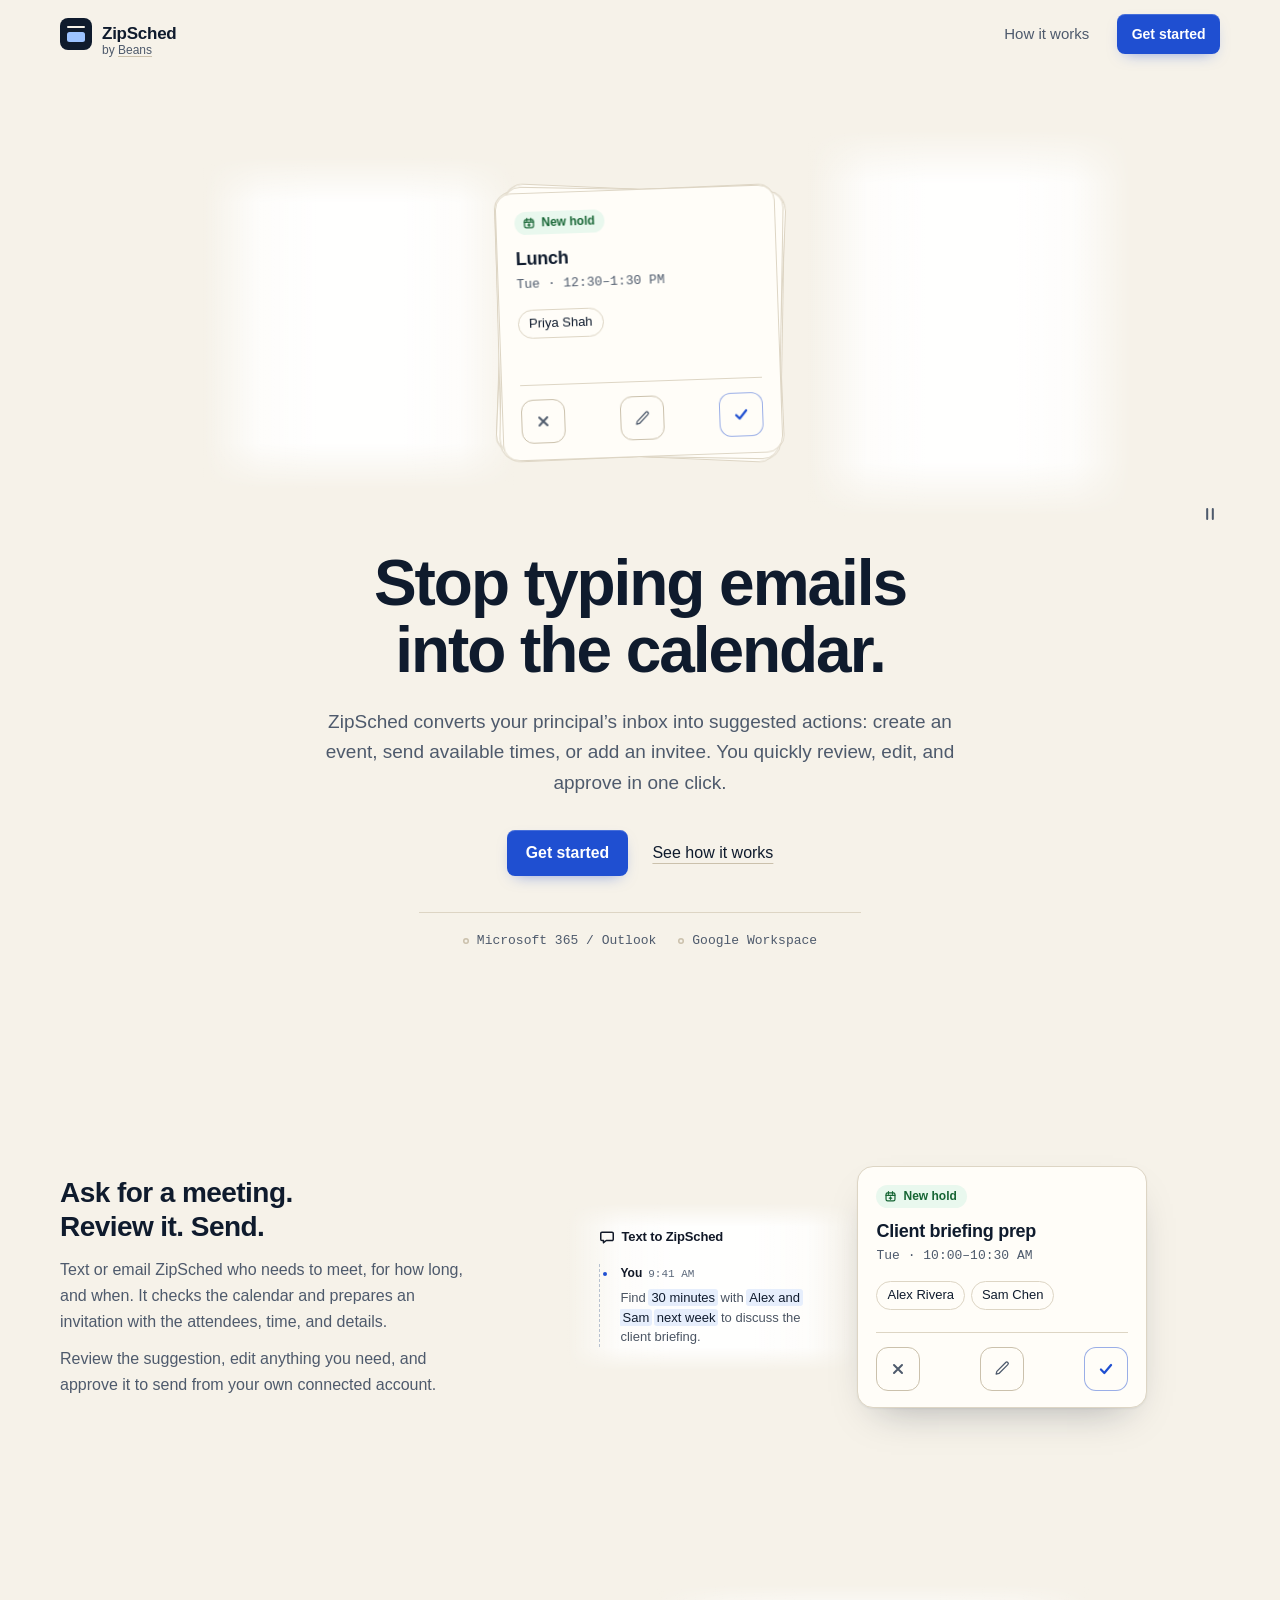
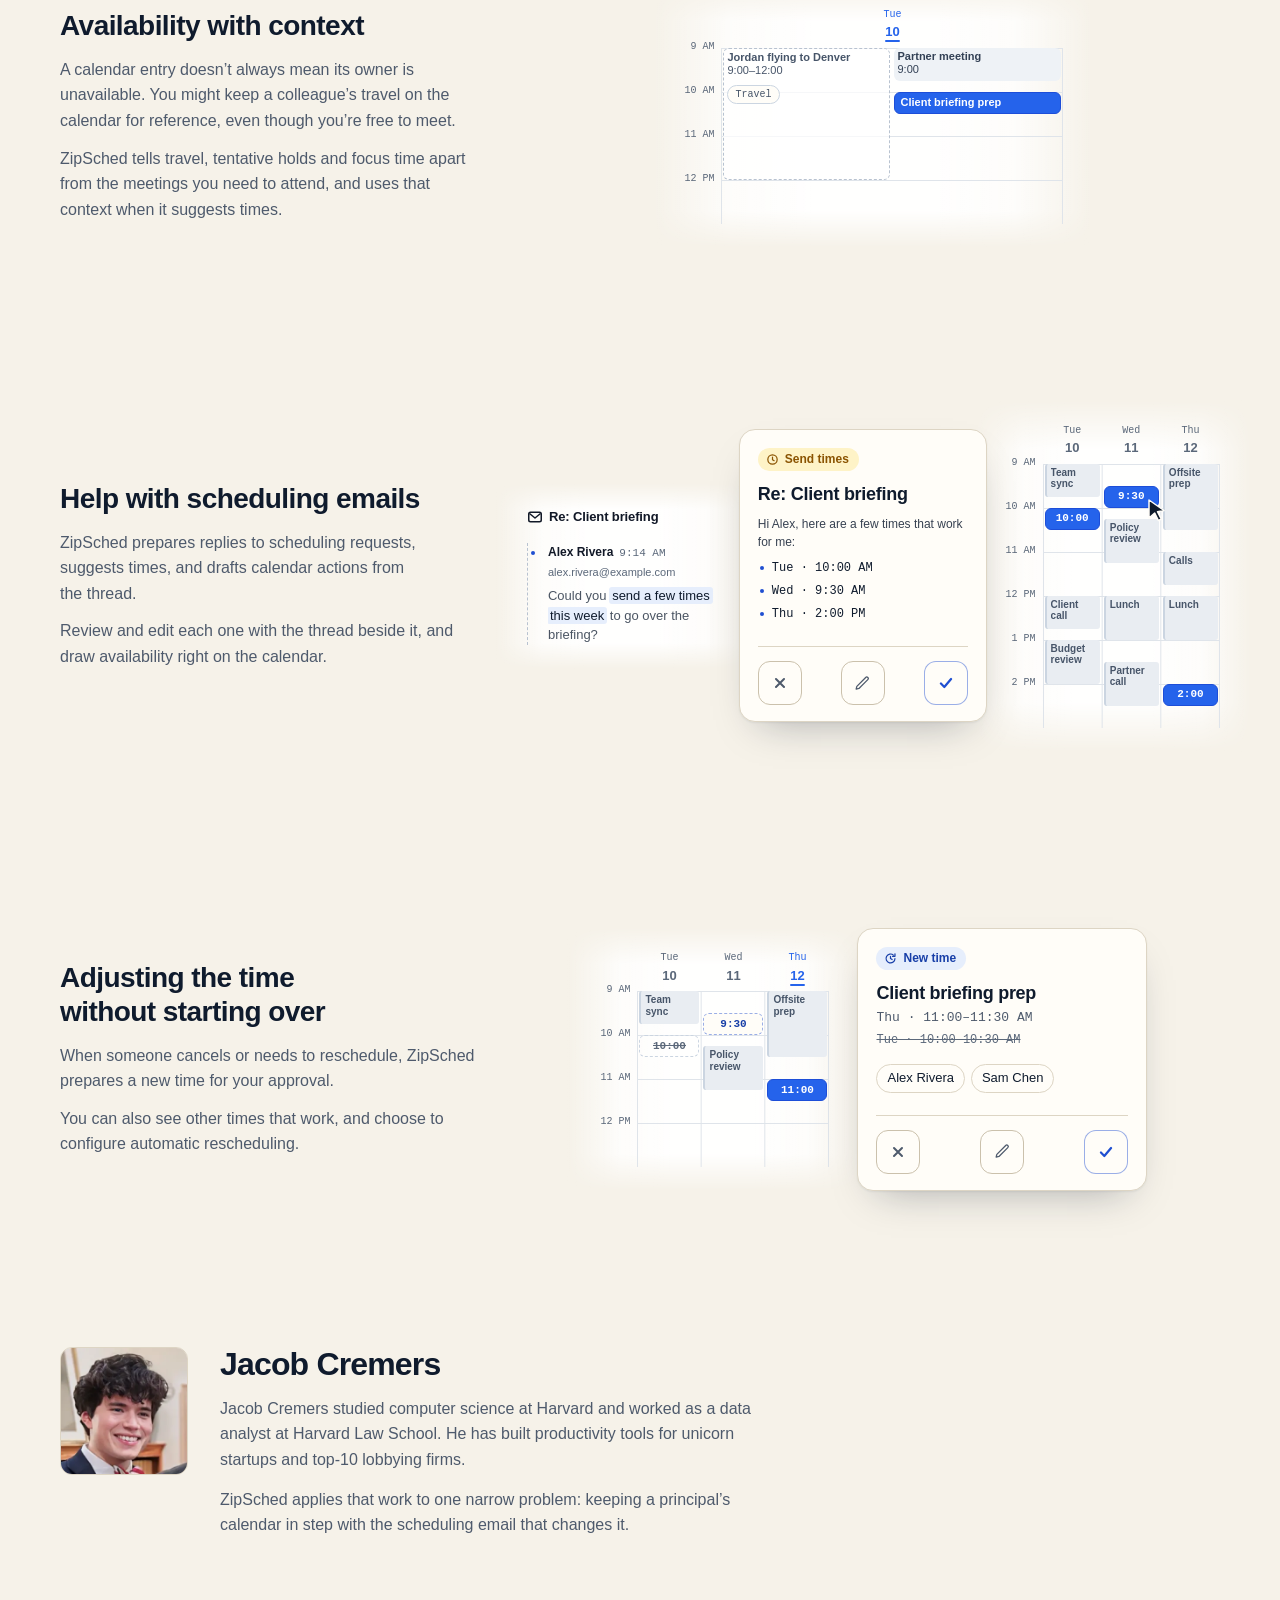
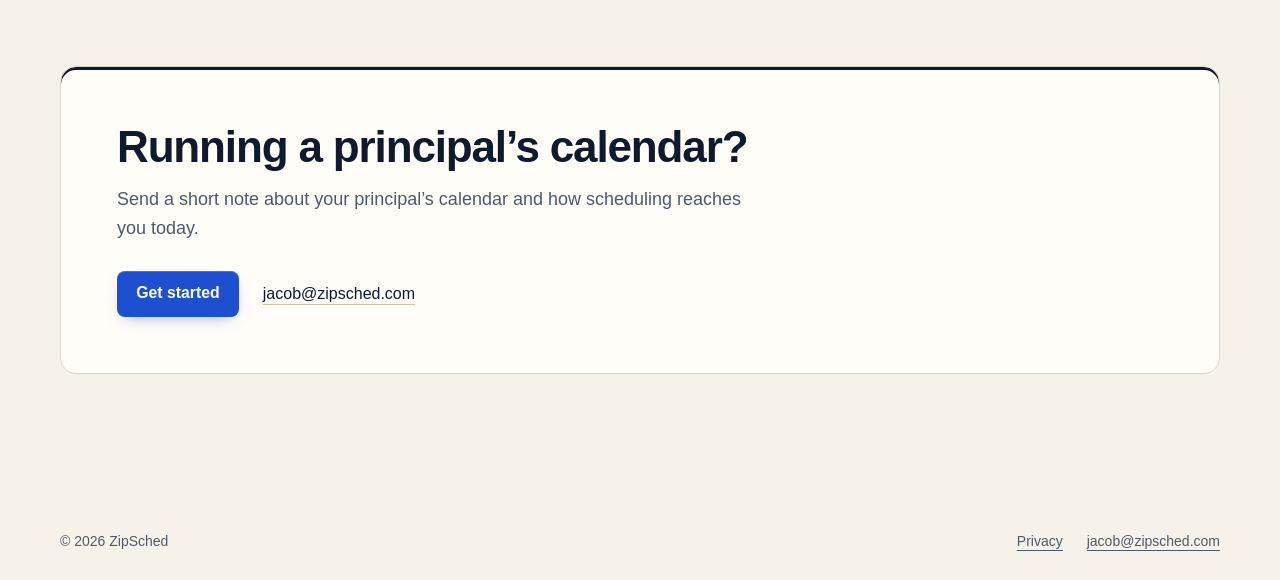
==== index.html @ 9718ccc4 "chore(landing): refresh the stylesheet's cache token Co-Authored-By: Claude Opus 5.5 <noreply@anthro" ====
<!doctype html>
<html lang="en">
<head>
  <meta charset="utf-8">
  <meta name="viewport" content="width=device-width, initial-scale=1">
  <title>ZipSched — Stop typing emails into the calendar</title>
  <meta name="description" content="ZipSched converts your principal’s inbox into suggested actions: create an event, send available times, or add an invitee. Review, edit, and approve in one click.">
  <meta name="theme-color" content="#f6f2e9">
  <link rel="canonical" href="https://zipsched.com/">
  <link rel="icon" href="favicon.svg" type="image/svg+xml">
  <meta property="og:title" content="ZipSched — Stop typing emails into the calendar">
  <meta property="og:description" content="Suggested actions from your principal’s inbox: create an event, send available times, or add an invitee. Approve in one click.">
  <meta property="og:type" content="website">
  <meta property="og:url" content="https://zipsched.com/">
  <meta property="og:image" content="https://zipsched.com/social-card.png">
  <meta property="og:image:width" content="1200">
  <meta property="og:image:height" content="630">
  <meta property="og:image:alt" content="ZipSched: Stop typing emails into the calendar.">
  <meta name="twitter:card" content="summary_large_image">
  <script>document.documentElement.classList.add("js");</script>
  <link rel="stylesheet" href="styles.css?v=ui-trim-1">
</head>
<body>
  <a class="skip-link" href="#main">Skip to content</a>

  <header class="site-header">
    <nav class="nav wrap" aria-label="Main">
      <div class="brand-block">
        <a class="brand-mark-link" href="/" tabindex="-1" aria-hidden="true"><svg class="brand-mark" viewBox="0 0 32 32" width="32" height="32" aria-hidden="true" focusable="false"><rect width="32" height="32" rx="8" fill="#0f1b2d"/><rect x="7" y="8" width="18" height="2" rx="1" fill="#f6f2e9"/><rect x="7" y="14" width="18" height="10" rx="2.5" fill="#9cc3ff"/></svg></a>
        <a class="brand" href="/">ZipSched</a>
        <p class="brand-by">by <a href="https://thisisbeans.com/">Beans</a></p>
      </div>
      <ul class="nav-links">
        <li><a href="#how">How it works</a></li>
      </ul>
      <a class="button button-small" href="mailto:jacob@zipsched.com?subject=ZipSched%20demo&amp;body=Hi%20Jacob%2C%0D%0A%0D%0AI%27d%20like%20to%20see%20a%20demo%20of%20ZipSched.%20Do%20you%20have%20time%20for%20a%20short%20call%20this%20week%3F%0D%0A%0D%0AThanks%2C">Get started</a>
    </nav>
  </header>

  <main id="main">
    <!-- Hero -->
    <section class="hero" aria-labelledby="hero-title">
      <div class="hero-copy">
        <h1 id="hero-title">Stop typing emails into the calendar.</h1>
        <p class="lede">ZipSched converts your principal’s inbox into suggested actions: create an event, send available times, or add an invitee. You quickly review, edit, and approve in one click.</p>
        <div class="hero-actions">
          <a class="button" href="mailto:jacob@zipsched.com?subject=ZipSched%20demo&amp;body=Hi%20Jacob%2C%0D%0A%0D%0AI%27d%20like%20to%20see%20a%20demo%20of%20ZipSched.%20Do%20you%20have%20time%20for%20a%20short%20call%20this%20week%3F%0D%0A%0D%0AThanks%2C">Get started</a>
          <a class="text-link" href="#how">See how it works</a>
        </div>
        <ul class="hero-facts">
          <li>Microsoft 365 / Outlook</li>
          <li>Google Workspace</li>
        </ul>
      </div>

      <figure class="demo" aria-label="ZipSched example">
        <p class="visually-hidden">Interactive illustration. Fourteen scheduling emails land on a pile, four slowly and then ten in a rush. Each becomes an editable suggestion: a new hold, a reply that sends times, or invitees to add. A cursor demonstrates the first four reviews, drawing and resizing proposed times directly on the calendar and declining only the second. Then edit titles, email copy, calendar times, or invitees and drag each remaining card left to decline it or right to approve it. Names and times are fictional.</p>
          <div class="stage" aria-hidden="true">
          <div class="wrap stage-guide"></div>
          <div class="stage-thread stage-side"></div>
          <div class="stage-deck"></div>
          <div class="stage-calendar stage-side"></div>
          <div class="stage-mail"></div>
          <p class="stage-summary"></p>
          <span class="stage-press"></span>
          <svg class="stage-cursor" viewBox="0 0 20 24" width="20" height="24"><path d="M2 2l15 10.5-6.5 1.2 3.8 7.4-2.9 1.4-3.7-7.4L2 20z" fill="#0f1b2d" stroke="#fffdf8" stroke-width="1.5" stroke-linejoin="round"/></svg>
        </div>
        <div class="wrap demo-controls">
          <button type="button" class="demo-toggle" data-toggle aria-label="Play animation" title="Play animation">
            <svg class="icon-pause" viewBox="0 0 16 16" width="18" height="18" aria-hidden="true"><path d="M5.5 3.5v9M10.5 3.5v9" stroke="currentColor" stroke-width="1.8" stroke-linecap="round"/></svg>
            <svg class="icon-play" viewBox="0 0 16 16" width="18" height="18" aria-hidden="true"><path d="M5 3.2v9.6L12.5 8z" fill="currentColor"/></svg>
            <svg class="icon-replay" viewBox="0 0 16 16" width="18" height="18" aria-hidden="true"><path d="M3 8a5 5 0 1 0 1.6-3.7M3 2.5v3h3" fill="none" stroke="currentColor" stroke-width="1.5" stroke-linecap="round" stroke-linejoin="round"/></svg>
          </button>
        </div>
      </figure>
    </section>

    <!-- How it works: the product overview, one row per part. Each
         illustration reuses the hero's pieces (bare context, one suggestion
         card, the calendar column) so the page reads as one product. -->
    <section class="section wrap" id="how" aria-labelledby="how-title">
      <h2 id="how-title" class="visually-hidden">How it works</h2>

      <ul class="features">
        <li class="feature">
          <div class="feature-copy">
            <h3>Ask for a meeting. Review it. Send.</h3>
            <p>Text or email ZipSched who needs to meet, for how long, and when. It checks the calendar and prepares an invitation with the attendees, time, and details.</p>
            <p>Review the suggestion, edit anything you need, and approve it to send from your own connected account.</p>
          </div>
          <figure class="vignette vignette-pair" aria-label="Asking ZipSched for a meeting">
            <p class="visually-hidden">Illustration. A text to ZipSched asks for 30 minutes with Alex and Sam next week to discuss the client briefing. Beside it, ZipSched’s suggestion: a new hold called Client briefing prep, Tuesday 10:00 to 10:30 AM, with Alex Rivera and Sam Chen, waiting to be declined, edited or approved. Names and times are fictional.</p>
            <div class="vignette-art" aria-hidden="true">
              <div class="vignette-pane thread-panel">
                <p class="thread-subject"><span class="thread-subject-icon"><svg viewBox="0 0 16 16" width="16" height="16"><path d="M3 3.25h10A1.25 1.25 0 0 1 14.25 4.5v5.75A1.25 1.25 0 0 1 13 11.5H7.25L4.5 13.75V11.5H3a1.25 1.25 0 0 1-1.25-1.25V4.5A1.25 1.25 0 0 1 3 3.25z" fill="none" stroke="currentColor" stroke-width="1.5" stroke-linejoin="round"/></svg></span><span class="thread-subject-text">Text to ZipSched</span></p>
                <ul class="thread-list">
                  <li>
                    <p class="thread-sender"><strong>You</strong><span class="thread-time">9:41 AM</span></p>
                    <p class="thread-message-copy">Find <mark>30 minutes</mark> with <mark>Alex and Sam</mark> <mark>next week</mark> to discuss the client briefing.</p>
                  </li>
                </ul>
              </div>
              <div class="act act-static act-kind-hold">
                <p class="action-tag"><svg viewBox="0 0 16 16" width="13" height="13"><g fill="none" stroke="currentColor" stroke-width="1.5" stroke-linecap="round" stroke-linejoin="round"><rect x="2.5" y="3.5" width="11" height="10" rx="2"/><path d="M2.5 6.5h11M5.5 2v3M10.5 2v3M8 8.5v3M6.5 10h3"/></g></svg>New hold</p>
                <p class="act-title">Client briefing prep</p>
                <p class="act-when mono">Tue · 10:00–10:30 AM</p>
                <p class="invitees"><span class="invitee">Alex Rivera</span><span class="invitee">Sam Chen</span></p>
                <p class="act-btns"><span class="act-btn act-no"><svg viewBox="0 0 16 16" width="16" height="16"><path d="M4 4l8 8M12 4l-8 8" fill="none" stroke="currentColor" stroke-width="2" stroke-linecap="round"/></svg></span><span class="act-btn act-edit"><svg viewBox="0 0 24 24" width="17" height="17"><path d="M16.5 3.5a2.1 2.1 0 0 1 3 3L7 19l-4 1 1-4 12.5-12.5Z" fill="none" stroke="currentColor" stroke-width="1.8" stroke-linecap="round" stroke-linejoin="round"/></svg></span><span class="act-btn act-yes"><svg viewBox="0 0 16 16" width="18" height="18"><path d="M3.5 8.5l3 3 6-7" fill="none" stroke="currentColor" stroke-width="2" stroke-linecap="round" stroke-linejoin="round"/></svg></span></p>
              </div>
            </div>
          </figure>
        </li>

        <li class="feature">
          <div class="feature-copy">
            <h3>Availability with context</h3>
            <p>A calendar entry doesn’t always mean its owner is unavailable. You might keep a colleague’s travel on the calendar for reference, even though you’re free to meet.</p>
            <p>ZipSched tells travel, tentative holds and focus time apart from the meetings you need to attend, and uses that context when it suggests times.</p>
          </div>
          <figure class="vignette vignette-solo" aria-label="A calendar read with context">
            <p class="visually-hidden">Illustration of Tuesday’s calendar. A colleague’s flight to Denver is on it from 9:00 AM to noon, marked as travel. A partner meeting takes 9:00 to 9:45 AM. ZipSched places Client briefing prep at 10:00 AM, because the flight doesn’t rule that time out and the partner meeting rules out 9:00. Names and times are fictional.</p>
            <div class="vignette-art" aria-hidden="true">
              <div class="vignette-pane calendar-panel is-single-day">
                <div class="calendar-days"><span class="calendar-day is-active">Tue<span>10</span></span></div>
                <div class="calendar-grid">
                  <div class="calendar-hour"><span>9 AM</span></div><div class="calendar-hour"><span>10 AM</span></div><div class="calendar-hour"><span>11 AM</span></div><div class="calendar-hour"><span>12 PM</span></div>
                  <div class="calendar-event vg-left vg-travel" style="--calendar-day:0;top:0;height:132px"><strong>Jordan flying to Denver</strong><span>9:00–12:00</span><i class="vg-tag">Travel</i></div>
                  <div class="calendar-event vg-right" style="--calendar-day:0;top:0;height:33px"><strong>Partner meeting</strong><span>9:00</span></div>
                  <div class="calendar-event calendar-proposal vg-right" style="--calendar-day:0;top:44px;height:22px"><strong>Client briefing prep</strong></div>
                </div>
              </div>
            </div>
          </figure>
        </li>

        <li class="feature">
          <div class="feature-copy">
            <h3>Help with scheduling emails</h3>
            <p>ZipSched prepares replies to scheduling requests, suggests times, and drafts calendar actions from the thread.</p>
            <p>Review and edit each one with the thread beside it, and draw availability right on the calendar.</p>
          </div>
          <figure class="vignette vignette-trio" aria-label="Reviewing a scheduling email">
            <p class="visually-hidden">Illustration. On the left, an email from Alex Rivera asking for a few times this week to go over the briefing. In the middle, ZipSched’s suggestion: a reply offering Tuesday at 10:00 AM, Wednesday at 9:30 AM and Thursday at 2:00 PM, waiting to be declined, edited or approved. On the right, a three-day calendar where those three times sit between existing meetings. Names and times are fictional.</p>
            <div class="vignette-art" aria-hidden="true">
              <div class="vignette-pane thread-panel">
                <p class="thread-subject"><span class="thread-subject-icon"><svg viewBox="0 0 16 16" width="16" height="16"><g fill="none" stroke="currentColor" stroke-width="1.5" stroke-linejoin="round"><rect x="1.75" y="3.25" width="12.5" height="9.5" rx="1.75"/><path d="M2.5 4.5L8 9l5.5-4.5"/></g></svg></span><span class="thread-subject-text">Re: Client briefing</span></p>
                <ul class="thread-list">
                  <li>
                    <p class="thread-sender"><strong>Alex Rivera</strong><span class="thread-time">9:14 AM</span></p>
                    <p class="thread-email">alex.rivera@example.com</p>
                    <p class="thread-message-copy">Could you <mark>send a few times this week</mark> to go over the briefing?</p>
                  </li>
                </ul>
              </div>
              <div class="act act-static act-kind-times">
                <p class="action-tag"><svg viewBox="0 0 16 16" width="13" height="13"><g fill="none" stroke="currentColor" stroke-width="1.5" stroke-linecap="round" stroke-linejoin="round"><circle cx="8" cy="8" r="5.75"/><path d="M8 5v3.25l2 1.25"/></g></svg>Send times</p>
                <p class="act-title">Re: Client briefing</p>
                <p class="act-email-copy">Hi Alex, here are a few times that work for me:</p>
                <ul class="act-times mono"><li>Tue · 10:00 AM</li><li>Wed · 9:30 AM</li><li>Thu · 2:00 PM</li></ul>
                <p class="act-btns"><span class="act-btn act-no"><svg viewBox="0 0 16 16" width="16" height="16"><path d="M4 4l8 8M12 4l-8 8" fill="none" stroke="currentColor" stroke-width="2" stroke-linecap="round"/></svg></span><span class="act-btn act-edit"><svg viewBox="0 0 24 24" width="17" height="17"><path d="M16.5 3.5a2.1 2.1 0 0 1 3 3L7 19l-4 1 1-4 12.5-12.5Z" fill="none" stroke="currentColor" stroke-width="1.8" stroke-linecap="round" stroke-linejoin="round"/></svg></span><span class="act-btn act-yes"><svg viewBox="0 0 16 16" width="18" height="18"><path d="M3.5 8.5l3 3 6-7" fill="none" stroke="currentColor" stroke-width="2" stroke-linecap="round" stroke-linejoin="round"/></svg></span></p>
              </div>
              <div class="vignette-pane calendar-panel is-three-day">
                <div class="calendar-days"><span class="calendar-day">Tue<span>10</span></span><span class="calendar-day">Wed<span>11</span></span><span class="calendar-day">Thu<span>12</span></span></div>
                <div class="calendar-grid">
                  <div class="calendar-hour"><span>9 AM</span></div><div class="calendar-hour"><span>10 AM</span></div><div class="calendar-hour"><span>11 AM</span></div><div class="calendar-hour"><span>12 PM</span></div><div class="calendar-hour"><span>1 PM</span></div><div class="calendar-hour"><span>2 PM</span></div>
                  <div class="calendar-event calendar-event-muted" style="--calendar-day:0;top:0;height:33px"><strong>Team sync</strong></div>
                  <div class="calendar-event calendar-proposal vg-pick" style="--calendar-day:0;top:44px;height:22px"><strong>10:00</strong></div>
                  <div class="calendar-event calendar-event-muted" style="--calendar-day:0;top:132px;height:33px"><strong>Client call</strong></div>
                  <div class="calendar-event calendar-event-muted" style="--calendar-day:0;top:176px;height:44px"><strong>Budget review</strong></div>
                  <div class="calendar-event calendar-proposal vg-pick" style="--calendar-day:1;top:22px;height:22px"><strong>9:30</strong></div>
                  <div class="calendar-event calendar-event-muted" style="--calendar-day:1;top:55px;height:44px"><strong>Policy review</strong></div>
                  <div class="calendar-event calendar-event-muted" style="--calendar-day:1;top:132px;height:44px"><strong>Lunch</strong></div>
                  <div class="calendar-event calendar-event-muted" style="--calendar-day:1;top:198px;height:44px"><strong>Partner call</strong></div>
                  <div class="calendar-event calendar-event-muted" style="--calendar-day:2;top:0;height:66px"><strong>Offsite prep</strong></div>
                  <div class="calendar-event calendar-event-muted" style="--calendar-day:2;top:88px;height:33px"><strong>Calls</strong></div>
                  <div class="calendar-event calendar-event-muted" style="--calendar-day:2;top:132px;height:44px"><strong>Lunch</strong></div>
                  <div class="calendar-event calendar-proposal vg-pick" style="--calendar-day:2;top:220px;height:22px"><strong>2:00</strong></div>
                  <svg class="vg-cursor" viewBox="0 0 20 24" width="20" height="24"><path d="M2 2l15 10.5-6.5 1.2 3.8 7.4-2.9 1.4-3.7-7.4L2 20z" fill="#0f1b2d" stroke="#fffdf8" stroke-width="1.5" stroke-linejoin="round"/></svg>
                </div>
              </div>
            </div>
          </figure>
        </li>

        <li class="feature">
          <div class="feature-copy">
            <h3>Adjusting the time without starting over</h3>
            <p>When someone cancels or needs to reschedule, ZipSched prepares a new time for your approval.</p>
            <p>You can also see other times that work, and choose to configure automatic rescheduling.</p>
          </div>
          <figure class="vignette vignette-pair" aria-label="Choosing a new time">
            <p class="visually-hidden">Illustration. A three-day calendar shows Client briefing prep moving from Tuesday at 10:00 AM to Thursday at 11:00 AM, with Wednesday at 9:30 AM as another time that works. Beside it, ZipSched’s suggestion to move the meeting to Thursday, 11:00 to 11:30 AM, with Alex Rivera and Sam Chen, waiting to be declined, edited or approved. Names and times are fictional.</p>
            <div class="vignette-art" aria-hidden="true">
              <div class="vignette-pane calendar-panel is-three-day">
                <div class="calendar-days"><span class="calendar-day">Tue<span>10</span></span><span class="calendar-day">Wed<span>11</span></span><span class="calendar-day is-active">Thu<span>12</span></span></div>
                <div class="calendar-grid">
                  <div class="calendar-hour"><span>9 AM</span></div><div class="calendar-hour"><span>10 AM</span></div><div class="calendar-hour"><span>11 AM</span></div><div class="calendar-hour"><span>12 PM</span></div>
                  <div class="calendar-event calendar-event-muted" style="--calendar-day:0;top:0;height:33px"><strong>Team sync</strong></div>
                  <div class="calendar-event vg-was" style="--calendar-day:0;top:44px;height:22px"><strong>10:00</strong></div>
                  <div class="calendar-event vg-option" style="--calendar-day:1;top:22px;height:22px"><strong>9:30</strong></div>
                  <div class="calendar-event calendar-event-muted" style="--calendar-day:1;top:55px;height:44px"><strong>Policy review</strong></div>
                  <div class="calendar-event calendar-event-muted" style="--calendar-day:2;top:0;height:66px"><strong>Offsite prep</strong></div>
                  <div class="calendar-event calendar-proposal vg-pick" style="--calendar-day:2;top:88px;height:22px"><strong>11:00</strong></div>
                </div>
              </div>
              <div class="act act-static act-kind-move">
                <p class="action-tag"><svg viewBox="0 0 16 16" width="13" height="13"><g fill="none" stroke="currentColor" stroke-width="1.5" stroke-linecap="round" stroke-linejoin="round"><path d="M13.5 8A5.5 5.5 0 1 1 11.6 3.8"/><path d="M13.5 2.25v3h-3"/><path d="M8 5.25V8l2 1.25"/></g></svg>New time</p>
                <p class="act-title">Client briefing prep</p>
                <p class="act-when mono">Thu · 11:00–11:30 AM</p>
                <p class="act-was mono">Tue · 10:00–10:30 AM</p>
                <p class="invitees"><span class="invitee">Alex Rivera</span><span class="invitee">Sam Chen</span></p>
                <p class="act-btns"><span class="act-btn act-no"><svg viewBox="0 0 16 16" width="16" height="16"><path d="M4 4l8 8M12 4l-8 8" fill="none" stroke="currentColor" stroke-width="2" stroke-linecap="round"/></svg></span><span class="act-btn act-edit"><svg viewBox="0 0 24 24" width="17" height="17"><path d="M16.5 3.5a2.1 2.1 0 0 1 3 3L7 19l-4 1 1-4 12.5-12.5Z" fill="none" stroke="currentColor" stroke-width="1.8" stroke-linecap="round" stroke-linejoin="round"/></svg></span><span class="act-btn act-yes"><svg viewBox="0 0 16 16" width="18" height="18"><path d="M3.5 8.5l3 3 6-7" fill="none" stroke="currentColor" stroke-width="2" stroke-linecap="round" stroke-linejoin="round"/></svg></span></p>
              </div>
            </div>
          </figure>
        </li>
      </ul>
    </section>

    <!-- Founder -->
    <section class="section wrap" aria-labelledby="founder-title">
      <div class="founder">
        <picture>
          <source srcset="assets/jacob-cremers.webp" type="image/webp">
          <img class="founder-photo" src="assets/jacob-cremers.jpg" width="288" height="288" alt="Portrait of Jacob Cremers" decoding="async">
        </picture>
        <div class="founder-copy">
          <h2 id="founder-title">Jacob Cremers</h2>
          <p>Jacob Cremers studied computer science at Harvard and worked as a data analyst at Harvard Law School. He has built productivity tools for unicorn startups and top-10 lobbying firms.</p>
          <p>ZipSched applies that work to one narrow problem: keeping a principal’s calendar in step with the scheduling email that changes it.</p>
        </div>
      </div>
    </section>

    <!-- Final CTA -->
    <section class="closing wrap" aria-labelledby="closing-title">
      <div class="closing-inner">
        <h2 id="closing-title">Running a principal’s calendar?</h2>
        <p>Send a short note about your principal’s calendar and how scheduling reaches you today.</p>
        <div class="hero-actions">
          <a class="button" href="mailto:jacob@zipsched.com?subject=ZipSched%20demo&amp;body=Hi%20Jacob%2C%0D%0A%0D%0AI%27d%20like%20to%20see%20a%20demo%20of%20ZipSched.%20Do%20you%20have%20time%20for%20a%20short%20call%20this%20week%3F%0D%0A%0D%0AThanks%2C">Get started</a>
          <a class="text-link" href="mailto:jacob@zipsched.com">jacob@zipsched.com</a>
        </div>
      </div>
    </section>
  </main>

  <footer class="site-footer">
    <div class="wrap footer-inner">
      <p>© <span data-year>2026</span> ZipSched</p>
      <ul class="footer-links">
        <li><a href="privacy.html">Privacy</a></li>
        <li><a href="mailto:jacob@zipsched.com">jacob@zipsched.com</a></li>
      </ul>
    </div>
  </footer>
  <script src="script.js?v=hero-audit-1"></script>
</body>
</html>
---- styles.css ----
/* ZipSched design system: calm control.
   Deep ink, warm ivory, one cobalt accent, amber reserved for collisions.
   Thin rules and soft depth; system fonts, with mono for times and labels. */

:root {
  color-scheme: light;

  --ink: #0f1b2d;
  --ink-2: #16253a;
  --ivory: #f6f2e9;
  --paper: #fffdf8;
  --sand: #eee8db;
  --rule: #ddd5c4;
  --rule-strong: #cbc1ac;
  --muted: #4e5a6c;
  /* Quieter than --muted for labels in the illustrations, still 5:1 on ivory */
  --faint: #5b687a;
  --cobalt: #1f4fd1;
  --cobalt-deep: #183fa8;
  --cobalt-wash: #e6eefc;
  --sky: #9cc3ff;
  --on-ink: #f6f2e9;
  --on-ink-muted: #a9b6c9;
  --amber: #c77a0a;
  --amber-ink: #8a5300;
  --amber-wash: #fcefd6;

  --sans: ui-sans-serif, -apple-system, BlinkMacSystemFont, "Segoe UI", Roboto, "Helvetica Neue", Arial, sans-serif;
  --mono: ui-monospace, "SF Mono", SFMono-Regular, Menlo, Consolas, "Liberation Mono", monospace;

  --gutter: 40px;
  --radius: 10px;
  --radius-lg: 14px;
  --shadow-card: 0 1px 2px rgb(15 27 45 / 0.05), 0 8px 24px -12px rgb(15 27 45 / 0.16);
  --shadow-stage: 0 1px 0 rgb(15 27 45 / 0.04), 0 32px 64px -32px rgb(15 27 45 / 0.28);
  --section-space: clamp(72px, 10vw, 128px);
}

*,
*::before,
*::after { box-sizing: border-box; }

html {
  -webkit-text-size-adjust: 100%;
  text-size-adjust: 100%;
  scroll-padding-top: 88px;
}

body {
  display: flex;
  flex-direction: column;
  min-height: 100vh;
  margin: 0;
  background: var(--ivory);
  color: var(--ink);
  font: 400 1rem/1.6 var(--sans);
  -webkit-font-smoothing: antialiased;
  font-kerning: normal;
}

h1, h2, h3, p, ul, ol, dl, dd, figure { margin: 0; }
/* The illustrations' glow may run past a phone's edge; clip it there
   rather than let the page scroll sideways. */
main { flex: 1 0 auto; overflow-x: clip; }
ul, ol { padding: 0; list-style: none; }
img, svg { display: block; max-width: 100%; }
a { color: inherit; }
::selection { background: var(--cobalt-wash); color: var(--ink); }

:focus-visible {
  outline: 2px solid var(--cobalt);
  outline-offset: 3px;
  border-radius: 4px;
}

.mono { font-family: var(--mono); font-variant-numeric: tabular-nums; letter-spacing: 0; }

.visually-hidden {
  position: absolute !important;
  width: 1px; height: 1px;
  margin: -1px; padding: 0;
  overflow: hidden;
  clip: rect(0 0 0 0);
  white-space: nowrap;
  border: 0;
}

.skip-link {
  position: absolute;
  left: 16px; top: -100px;
  z-index: 100;
  padding: 10px 14px;
  background: var(--ink);
  color: var(--on-ink);
  border-radius: 6px;
  font-weight: 600;
  text-decoration: none;
}
.skip-link:focus-visible { top: 12px; }

.wrap {
  width: min(1160px, 100% - 2 * var(--gutter));
  margin-inline: auto;
}

/* Type */
h1 {
  font-size: clamp(2.25rem, 1.2rem + 4.2vw, 4rem);
  font-weight: 600;
  line-height: 1.04;
  letter-spacing: -0.032em;
  text-wrap: balance;
}
h2 {
  font-size: clamp(1.875rem, 1.35rem + 2vw, 2.75rem);
  font-weight: 600;
  line-height: 1.1;
  letter-spacing: -0.026em;
  text-wrap: balance;
}
h3 {
  font-size: 1.0625rem;
  font-weight: 600;
  line-height: 1.3;
  letter-spacing: -0.01em;
}

.eyebrow {
  margin-bottom: 18px;
  font: 500 0.75rem/1.4 var(--mono);
  letter-spacing: 0.12em;
  text-transform: uppercase;
  color: var(--cobalt);
}

.lede {
  margin-top: 24px;
  text-wrap: pretty;
  max-width: 34em;
  font-size: clamp(1.0625rem, 1rem + 0.35vw, 1.1875rem);
  line-height: 1.6;
  color: var(--muted);
}

/* Controls */
.button {
  display: inline-flex;
  align-items: center;
  justify-content: center;
  min-height: 46px;
  padding: 0.75rem 1.2rem;
  border-radius: 8px;
  background: var(--cobalt);
  color: #fff;
  font-weight: 600;
  font-size: 0.9875rem;
  line-height: 1.2;
  text-decoration: none;
  white-space: nowrap;
  box-shadow: 0 1px 0 rgb(255 255 255 / 0.18) inset, 0 6px 16px -8px rgb(31 79 209 / 0.6);
}
.button:hover { background: var(--cobalt-deep); }
.button-small {
  min-height: 40px;
  padding: 0.5rem 0.9rem;
  font-size: 0.875rem;
}

.text-link {
  font-weight: 500;
  text-decoration: underline;
  text-decoration-thickness: 1px;
  text-underline-offset: 5px;
  text-decoration-color: var(--rule-strong);
}
.text-link:hover { color: var(--cobalt); text-decoration-color: currentColor; }

/* Header */
.site-header {
  position: sticky;
  top: 0;
  z-index: 50;
  background: rgb(246 242 233 / 0.94);
}
.nav {
  display: flex;
  align-items: center;
  gap: 16px;
  min-height: 68px;
  padding-block: 10px;
}
/* The mark centres on the wordmark alone; the byline occupies its own, tight
   row so it never shifts that visual centre. */
.brand-block {
  --brand-gap: 10px;
  display: grid;
  grid-template-columns: 32px max-content;
  grid-template-rows: 24px 14px;
  column-gap: var(--brand-gap);
  row-gap: 0;
  align-items: center;
  height: 38px;
  margin-right: auto;
  transform: translateY(7px);
}
.brand-mark-link {
  display: block;
  grid-column: 1;
  grid-row: 1;
  align-self: center;
}
.brand-mark { display: block; }
.brand {
  grid-column: 2;
  grid-row: 1;
  display: block;
  align-self: center;
  font-weight: 650;
  font-size: 1.0625rem;
  line-height: 24px;
  letter-spacing: -0.015em;
  text-decoration: none;
}
.brand-by {
  grid-column: 2;
  grid-row: 2;
  align-self: start;
  margin: -3px 0 0;
  font-size: 0.75rem;
  line-height: 14px;
  color: var(--muted);
}
.brand-by a {
  display: inline-block;
  text-decoration: underline;
  text-decoration-thickness: 1px;
  text-decoration-color: var(--rule-strong);
  text-underline-offset: 2px;
}
.brand-by a:hover { color: var(--ink); text-decoration-color: currentColor; }
.nav-links {
  display: flex;
  gap: 28px;
  margin-right: 12px;
}
.nav-links a {
  font-size: 0.9375rem;
  color: var(--muted);
  text-decoration: none;
}
.nav-links a:hover { color: var(--ink); text-decoration: underline; text-underline-offset: 6px; text-decoration-thickness: 1px; }

/* Hero: the headline comes first in the document and on small screens, where
   the stacked demo is taller than the window. On wide screens the demo spans
   the window above it, and the stage is short enough to keep the headline and
   call to action on the first screen. */
.hero {
  display: flex;
  flex-direction: column;
  padding-top: clamp(32px, 4vw, 40px);
  padding-bottom: clamp(72px, 9vw, 120px);
}
.hero-copy {
  width: min(820px, 100% - 2 * var(--gutter));
  margin: 0 auto;
  text-align: center;
}
.demo { margin-top: clamp(24px, 6vw, 40px); }
@media (min-width: 901px) {
  .demo { order: -1; margin-top: 0; }
  .hero-copy { margin-top: clamp(4px, 1.5vw, 16px); }
}
.hero-copy .lede { margin-inline: auto; }
.hero-actions {
  display: flex;
  flex-wrap: wrap;
  align-items: center;
  gap: 14px 24px;
  margin-top: 32px;
}
.hero .hero-actions { justify-content: center; }
.hero-facts {
  display: flex;
  flex-wrap: wrap;
  justify-content: center;
  gap: 6px 22px;
  max-width: 34em;
  margin: 36px auto 0;
  padding-top: 18px;
  border-top: 1px solid var(--rule);
  font: 400 0.8125rem/1.5 var(--mono);
  color: var(--muted);
}
.hero-facts li { display: inline-flex; align-items: center; gap: 8px; }
.hero-facts li::before {
  content: "";
  width: 6px; height: 6px;
  border-radius: 50%;
  box-shadow: inset 0 0 0 1.5px var(--rule-strong);
}

/* Hero demo. script.js builds the cards and places every one of them with
   transforms from the stage's top-left corner, so the stage only sets the
   card sizes (which the script measures) and its own height. Everything on
   it starts transparent: the script's animations reveal each piece, and
   without JavaScript the demo is left out. */
html:not(.js) .demo { display: none; }
.stage {
  --mail-w: 300px;
  --mail-h: 124px;
  --act-w: 280px;
  --act-h: 268px;
  position: relative;
  isolation: isolate;
  height: 430px;
  overflow: hidden;
}
.stage-guide { position: absolute; top: 0; left: 0; right: 0; height: 0; }
.stage-deck,
.stage-mail { position: absolute; inset: 0; }
/* Emails stay above the deck, so one flying in to be turned over passes
   over the cards already converted. Each layer orders its own cards. */
.stage-deck { z-index: 2; pointer-events: none; }
.stage-mail { z-index: 3; pointer-events: none; }
.stage-side {
  position: absolute;
  z-index: 1;
  top: 50%;
  width: 240px;
  height: 286px;
  transform: translateY(-50%);
}
.stage-thread { right: calc(50% + 155px); width: 250px; }
.stage-calendar { left: calc(50% + 200px); width: 260px; height: 340px; }
.stage-side::before,
.vignette-pane::before {
  content: "";
  position: absolute;
  z-index: -1;
  inset: -24px -32px;
  background: linear-gradient(
    90deg,
    transparent 0%,
    rgb(255 255 255 / 0.8) 18%,
    rgb(255 255 255 / 0.94) 36%,
    rgb(255 255 255 / 0.94) 64%,
    rgb(255 255 255 / 0.8) 82%,
    transparent 100%
  );
  -webkit-mask-image: linear-gradient(to bottom, transparent 0%, #000 14%, #000 86%, transparent 100%);
  mask-image: linear-gradient(to bottom, transparent 0%, #000 14%, #000 86%, transparent 100%);
  pointer-events: none;
}
.mail,
.act,
.stage-thread,
.stage-calendar,
.stage-summary,
.stage-press,
.stage-cursor { opacity: 0; }

.mail {
  position: absolute;
  left: 0; top: 0;
  width: var(--mail-w);
  height: var(--mail-h);
  padding: 13px 16px;
  border: 1px solid var(--rule);
  border-radius: var(--radius);
  background: var(--paper);
  box-shadow: var(--shadow-card);
}
.mail-head { display: flex; align-items: center; gap: 8px; font-size: 0.875rem; }
.mail-head svg { flex: 0 0 auto; color: var(--cobalt); }
.mail-from,
.mail-meta { min-width: 0; white-space: nowrap; overflow: hidden; text-overflow: ellipsis; }
.mail-from { font-weight: 600; }
.mail-at { flex: 0 0 auto; margin-left: auto; font-size: 0.75rem; color: var(--muted); }
.mail-meta { margin-top: 1px; padding-left: 24px; font-size: 0.75rem; color: var(--muted); }
.mail-ask {
  display: -webkit-box;
  margin-top: 8px;
  overflow: hidden;
  -webkit-box-orient: vertical;
  -webkit-line-clamp: 2;
  font-size: 0.9375rem;
  line-height: 1.45;
  color: var(--muted);
}
.mail-ask mark,
.act-ask mark,
.vignette mark {
  padding: 1px 3px;
  margin-inline: -1px;
  border-radius: 3px;
  color: var(--ink);
  background-color: transparent;
  background-image: linear-gradient(var(--cobalt-wash), var(--cobalt-wash));
  background-repeat: no-repeat;
  background-size: 100% 100%;
  box-decoration-break: clone;
  -webkit-box-decoration-break: clone;
}

/* An action card: what the email asks for, with decline (✕) bottom left
   and approve (✓) bottom right. */
.act {
  position: absolute;
  left: 0; top: 0;
  display: flex;
  flex-direction: column;
  width: var(--act-w);
  height: var(--act-h);
  padding: 18px 18px 16px;
  border: 1px solid var(--rule);
  border-radius: 16px;
  background: var(--paper);
  box-shadow: none;
}
.act.is-interactive {
  cursor: grab;
  pointer-events: auto;
  touch-action: none;
  user-select: none;
  box-shadow: 0 1px 2px rgb(15 27 45 / 0.06), 0 18px 40px -20px rgb(15 27 45 / 0.35);
}
.act.is-dragging { cursor: grabbing; }
.act.is-interactive .act-btn { cursor: pointer; }
.act.is-interactive.is-editing { cursor: default; }
.act .action-tag { align-self: flex-start; }
.act-title { margin-top: 12px; font-size: 1.125rem; font-weight: 600; line-height: 1.3; letter-spacing: -0.015em; }
.act-title-input {
  display: block;
  width: 100%;
  padding: 1px 3px;
  margin-inline: -3px;
  border: 0;
  border-radius: 5px;
  outline: 0;
  background: transparent;
  color: inherit;
  font-family: inherit;
}
.act-title-input:not([readonly]):hover { background: #f3f4f6; }
.act-title-input:not([readonly]):focus { background: #fff; box-shadow: 0 0 0 2px rgb(37 99 235 / 0.22); }
.act-when { margin-top: 3px; font-size: 0.8125rem; color: var(--muted); }
.act-email-copy {
  flex: 0 0 auto;
  width: 100%;
  height: 40px;
  margin-top: 7px;
  padding: 3px;
  border: 0;
  border-radius: 5px;
  outline: 0;
  resize: none;
  overflow: hidden;
  background: transparent;
  color: #374151;
  font: 400 0.75rem/1.5 var(--sans);
}
.act-email-copy:not([readonly]):hover { background: #f3f4f6; }
.act-email-copy:not([readonly]):focus { background: #fff; box-shadow: 0 0 0 2px rgb(37 99 235 / 0.22); }
.act-times-editor {
  display: flex;
  flex: 1 1 auto;
  min-height: 0;
  flex-direction: column;
  overflow: hidden;
}
.act-times {
  display: grid;
  flex: 1 1 auto;
  min-height: 0;
  gap: 3px;
  margin-top: 4px;
  padding-right: 4px;
  overflow-y: auto;
  overscroll-behavior: contain;
  scrollbar-width: thin;
  scrollbar-color: #cbd5e1 transparent;
  font-size: 0.75rem;
}
.act-times::-webkit-scrollbar { width: 5px; }
.act-times::-webkit-scrollbar-thumb { border-radius: 999px; background: #cbd5e1; }
.act-times li { position: relative; padding-left: 14px; }
.act-times li::before {
  content: "";
  position: absolute;
  left: 2px; top: 0.62em;
  width: 4px; height: 4px;
  border-radius: 50%;
  background: var(--cobalt);
}
.act .invitees { margin-top: 14px; }
.act-btns {
  display: flex;
  align-items: center;
  justify-content: space-between;
  margin-top: auto;
  padding-top: 14px;
  border-top: 1px solid var(--rule);
}
.act-btn {
  display: grid;
  place-items: center;
  width: 44px;
  height: 44px;
  padding: 0;
  border: 1.5px solid;
  border-radius: 12px;
  background: var(--paper);
  font: inherit;
}
.act-no { border-color: var(--rule-strong); color: var(--muted); }
.act-yes { border-color: rgb(31 79 209 / 0.45); color: var(--cobalt); }
.act-btn:disabled { opacity: 0.3; cursor: not-allowed; }
.act-edit-menu { display: grid; place-items: center; min-width: 94px; }
.act-edit-confirm button {
  border: 0;
  background: transparent;
  color: var(--muted);
  font: 600 0.6875rem/1 var(--sans);
  cursor: pointer;
}
.act-edit { border-color: var(--rule-strong); color: var(--muted); }
.act-edit:hover { background: #f3f4f6; color: var(--ink); }
.act-edit-confirm { display: none; align-items: center; gap: 8px; }
.act-edit-save { color: var(--cobalt-deep) !important; }
.act.is-editing .act-edit { display: none; }
.act.is-editing .act-edit-confirm { display: flex; }

.action-tag {
  display: inline-flex;
  align-items: center;
  gap: 6px;
  padding: 3px 10px 3px 8px;
  border-radius: 999px;
  background: var(--cobalt-wash);
  color: var(--cobalt-deep);
  font-size: 0.75rem;
  font-weight: 600;
  line-height: 1.4;
  white-space: nowrap;
}
.action-tag svg { flex: 0 0 auto; }
.act-kind-hold .action-tag { background: #e9f8ee; color: #166534; }
.act-kind-times .action-tag { background: #fef3c7; color: var(--amber-ink); }
.act-kind-invitee .action-tag { background: var(--cobalt-wash); color: var(--cobalt-deep); }
.invitees { display: flex; flex-wrap: wrap; gap: 6px; }
.invitee {
  position: relative;
  display: inline-flex;
  align-items: center;
  gap: 3px;
  padding: 3px 10px;
  border: 1px solid var(--rule);
  border-radius: 999px;
  background: var(--paper);
  font-size: 0.8125rem;
}
.invitee-remove {
  display: grid;
  place-items: center;
  width: 15px;
  height: 15px;
  padding: 0;
  margin-right: -5px;
  border: 0;
  border-radius: 50%;
  background: transparent;
  color: currentColor;
  cursor: pointer;
  opacity: 0;
  transition: opacity 120ms ease, background-color 120ms ease;
}
.invitee-remove svg { width: 9px; height: 9px; }
.invitee:hover .invitee-remove:not(:disabled),
.invitee:focus-within .invitee-remove:not(:disabled) { opacity: 0.75; }
.invitee-remove:not(:disabled):hover { background: rgb(255 255 255 / 0.8); opacity: 1; }
.invitee-remove:disabled { pointer-events: none; }
.invitee-new {
  border-color: rgb(31 79 209 / 0.35);
  background: var(--cobalt-wash);
  color: var(--cobalt-deep);
  font-weight: 600;
}

/* Source context stays intentionally bare, without card chrome. The center
   suggestion remains the only elevated surface. */
.context-panel { position: relative; z-index: 1; height: 100%; overflow: hidden; color: #111827; }
.thread-subject {
  display: flex;
  align-items: center;
  gap: 6px;
  overflow: hidden;
  font-size: 0.8125rem;
  font-weight: 650;
  letter-spacing: -0.01em;
}
.thread-subject-icon { display: grid; flex: 0 0 auto; color: currentColor; }
.thread-subject-icon svg { width: 16px; height: 16px; }
.thread-subject-text { overflow: hidden; white-space: nowrap; text-overflow: ellipsis; }
.thread-panel { display: flex; flex-direction: column; }
.thread-list {
  display: grid;
  gap: 14px;
  margin-top: 16px;
  padding-left: 17px;
  border-left: 1px dashed #b8c2d0;
  list-style: disc;
}
.thread-recipient {
  display: flex;
  flex-wrap: wrap;
  gap: 3px 6px;
  margin-top: auto;
  padding-top: 10px;
  border-top: 1px solid var(--rule);
  color: #94a3b8;
  font: 400 0.625rem/1.4 var(--sans);
}
.thread-recipient strong { color: #64748b; font-weight: 600; }
.thread-list li { padding-left: 3px; }
.thread-list li::marker { color: var(--cobalt); font-size: 0.75rem; }
.thread-sender { display: flex; align-items: baseline; gap: 6px; font-size: 0.75rem; }
.thread-sender strong { font-weight: 650; }
.thread-time { color: var(--faint); font: 400 0.5625rem/1.4 var(--mono); }
.thread-email { margin-top: 1px; color: var(--faint); font-size: 0.625rem; }
.thread-message-copy {
  display: -webkit-box;
  margin-top: 5px;
  overflow: hidden;
  -webkit-box-orient: vertical;
  -webkit-line-clamp: 2;
  font-size: 0.75rem;
  line-height: 1.5;
  color: #4b5563;
}
.calendar-panel {
  --calendar-columns: 5;
  --calendar-gutter: 38px;
}
.calendar-panel.is-single-day { --calendar-columns: 1; }
.calendar-panel.is-three-day { --calendar-columns: 3; }
.calendar-days {
  display: grid;
  grid-template-columns: repeat(var(--calendar-columns), minmax(0, 1fr));
  margin-left: var(--calendar-gutter);
}
.calendar-day {
  display: grid;
  place-items: center;
  min-height: 32px;
  color: var(--faint);
  font: 500 0.5625rem/1.2 var(--mono);
  text-align: center;
}
.calendar-day span { display: block; margin-top: 2px; font: 650 0.75rem/1 var(--sans); }
.calendar-day.is-active { color: #2563eb; }
.calendar-day.is-active span { text-decoration: underline; text-decoration-thickness: 2px; text-underline-offset: 4px; }
.calendar-grid { position: relative; margin-top: 8px; padding-left: var(--calendar-gutter); touch-action: none; }
.calendar-grid::before {
  content: "";
  position: absolute;
  z-index: 0;
  inset: 0 0 0 var(--calendar-gutter);
  border-right: 1px solid #dfe4ea;
  background-image: linear-gradient(to right, #dfe4ea 1px, transparent 1px);
  background-size: calc(100% / var(--calendar-columns)) 100%;
  pointer-events: none;
}
.calendar-grid.is-directly-editable { cursor: crosshair; }
.calendar-hour {
  position: relative;
  height: 36px;
  border-top: 1px solid #dfe4ea;
}
.calendar-hour:last-child { border-bottom: 1px solid #dfe4ea; }
.calendar-hour > span {
  position: absolute;
  right: calc(100% + 7px);
  top: -7px;
  white-space: nowrap;
  font: 400 0.5625rem/1 var(--mono);
  color: var(--faint);
}
.calendar-event {
  position: absolute;
  left: calc(var(--calendar-gutter) + (100% - var(--calendar-gutter)) / var(--calendar-columns) * var(--calendar-day) + 2px);
  width: calc((100% - var(--calendar-gutter)) / var(--calendar-columns) - 4px);
  min-height: 0;
  padding: 2px 3px;
  overflow: hidden;
  border-radius: 6px;
  background: #eef2f6;
  color: #334155;
  font-size: 0.625rem;
  font-weight: 650;
  line-height: 1.15;
}
.calendar-event span { display: block; margin-top: 1px; font-weight: 400; }
.calendar-event-muted {
  z-index: 1;
  min-height: 11px;
  border-left: 2px solid #cbd5e1;
  border-radius: 3px;
  background: #e9edf2;
  color: #475569;
  font-size: 0.5rem;
  line-height: 1.05;
}
.calendar-event-muted strong,
.calendar-event-muted span {
  display: block;
  overflow: hidden;
  white-space: nowrap;
  text-overflow: ellipsis;
}
.calendar-event-muted span { font-size: 0.4375rem; }
.calendar-proposal {
  z-index: 2;
  min-height: 18px;
  padding: 3px 14px 5px 5px;
  border: 1px solid #1d4ed8;
  background: #2563eb;
  color: #fff;
  cursor: grab;
  overflow: visible;
  user-select: none;
}
.calendar-proposal.is-moving { cursor: grabbing; }
.calendar-proposal > strong,
.calendar-proposal > span:not(.calendar-resize-handle) {
  display: block;
  overflow: hidden;
  white-space: nowrap;
  text-overflow: ellipsis;
}
.calendar-proposal > span:not(.calendar-resize-handle) { margin-top: 0; font-size: 0.5rem; }
.calendar-block-remove {
  position: absolute;
  z-index: 2;
  top: 2px;
  right: 2px;
  display: grid;
  place-items: center;
  width: 12px;
  height: 12px;
  padding: 0;
  border: 0;
  border-radius: 50%;
  background: rgb(255 255 255 / 0.18);
  color: #fff;
  cursor: pointer;
}
.calendar-block-remove:hover { background: rgb(255 255 255 / 0.36); }
.calendar-block-remove svg { width: 7px; height: 7px; }
.calendar-resize-handle {
  position: absolute;
  z-index: 1;
  right: 0;
  bottom: -4px;
  left: 0;
  height: 9px;
  margin: 0;
  cursor: ns-resize;
  opacity: 1;
}
.calendar-resize-handle::after {
  content: "";
  position: absolute;
  bottom: 3px;
  left: 30%;
  width: 40%;
  border-bottom: 1px solid rgb(255 255 255 / 0.75);
}
.calendar-draft { pointer-events: none; opacity: 0.78; }

.stage-summary {
  position: absolute;
  z-index: 5;
  inset: 0;
  display: flex;
  flex-wrap: wrap;
  justify-content: center;
  align-content: center;
  gap: 10px;
  pointer-events: none;
}
.summary-pill {
  display: inline-flex;
  align-items: center;
  gap: 8px;
  padding: 8px 16px 8px 13px;
  border-radius: 999px;
  font-size: 0.9375rem;
  font-weight: 600;
}
.summary-yes { background: var(--cobalt); color: #fff; box-shadow: 0 6px 16px -8px rgb(31 79 209 / 0.6); }
.summary-no { background: var(--sand); color: var(--muted); }

/* The cursor's tip is its origin, so a transform names the point it is on. */
.stage-cursor {
  position: absolute;
  z-index: 4;
  left: -2px; top: -2px;
  transform-origin: 2px 2px;
  pointer-events: none;
  filter: drop-shadow(0 2px 3px rgb(15 27 45 / 0.25));
}
.stage-press {
  position: absolute;
  z-index: 4;
  left: -16px; top: -16px;
  width: 32px;
  height: 32px;
  border-radius: 50%;
  background: rgb(31 79 209 / 0.28);
  pointer-events: none;
}

/* Play, pause and replay: a bare grey icon with a full 40px hit area, at
   the stage's bottom right */
.demo-controls {
  position: relative;
  z-index: 4;
  display: flex;
  justify-content: flex-end;
  margin-top: -44px;
}
.demo-toggle {
  display: inline-grid;
  place-items: center;
  width: 40px;
  height: 40px;
  margin-right: -10px;
  padding: 0;
  border: 0;
  border-radius: 8px;
  background: none;
  color: var(--muted);
  cursor: pointer;
}
.demo-toggle:hover { color: var(--ink); }
.demo-toggle svg { display: none; }
.demo[data-state="playing"] .icon-pause,
.demo[data-state="paused"] .icon-play,
.demo[data-state="ready"] .icon-play,
.demo[data-state="interactive"] .icon-replay,
.demo[data-state="ended"] .icon-replay { display: block; }

/* How it works: a row per part of the product, straight after the hero,
   under a heading only screen readers announce. Every illustration is built
   from the hero's pieces: bare context lit by the same soft glow, at most
   one elevated suggestion card, and the hero's calendar column.
   Illustrations are aria-hidden beside a text description, and ignore the
   pointer so a touch on one still scrolls the page. */
.hero + .section { padding-top: 0; }

.feature {
  display: grid;
  grid-template-columns: minmax(0, 4.5fr) minmax(0, 7.5fr);
  gap: clamp(32px, 4vw, 56px);
  align-items: center;
  padding-block: clamp(40px, 6vw, 72px);
}
.feature:last-child { padding-bottom: 0; }
.feature-copy h3 {
  font-size: clamp(1.375rem, 1.15rem + 0.8vw, 1.75rem);
  line-height: 1.2;
  letter-spacing: -0.02em;
  text-wrap: balance;
}
.feature-copy h3 ~ p {
  max-width: 30em;
  margin-top: 12px;
  color: var(--muted);
  text-wrap: pretty;
}
.feature-copy h3 + p { margin-top: 14px; }

.vignette { min-width: 0; }
.vignette-art {
  position: relative;
  display: grid;
  align-items: center;
  justify-content: center;
  gap: 28px;
  padding-block: 28px;
  pointer-events: none;
  user-select: none;
}
.vignette-pair .vignette-art { grid-template-columns: minmax(0, 230px) minmax(0, 290px); }
.vignette-trio .vignette-art {
  grid-template-columns: minmax(0, 0.9fr) minmax(0, 1.15fr) minmax(0, 1fr);
  gap: 18px;
  max-width: 880px;
  margin-inline: auto;
}
.vignette-solo .vignette-art { grid-template-columns: minmax(0, 380px); }
.vignette-pane { position: relative; z-index: 1; min-width: 0; color: #111827; }
.vignette .thread-message-copy { display: block; font-size: 0.8125rem; }
.vignette .calendar-hour { height: 44px; }
.vignette .calendar-event strong {
  display: block;
  overflow: hidden;
  white-space: nowrap;
  text-overflow: ellipsis;
}
.vignette .calendar-proposal { padding: 3px 5px; cursor: default; }
/* The hero's calendar and thread type is sized to fit its animation; these
   still pictures have the room to set it one step larger. Busy-block titles
   wrap to a second line rather than end in an ellipsis. */
.vignette .thread-time,
.vignette .thread-email { font-size: 0.6875rem; }
.vignette .calendar-day { font-size: 0.625rem; }
.vignette .calendar-day span { font-size: 0.8125rem; }
.vignette .calendar-hour > span { font-size: 0.625rem; }
.vignette .calendar-event { font-size: 0.6875rem; }
.vignette .calendar-event-muted { padding: 3px 4px; font-size: 0.625rem; line-height: 1.15; }
.vignette .calendar-event-muted strong { white-space: normal; }

/* The suggestion card, still: the hero's card at its natural height */
.act.act-static {
  position: relative;
  z-index: 2;
  width: auto;
  height: auto;
  opacity: 1;
  box-shadow: 0 1px 2px rgb(15 27 45 / 0.06), 0 18px 40px -20px rgb(15 27 45 / 0.35);
}
.act-static .act-btns { margin-top: 22px; }
.act.act-static .act-email-copy { height: auto; padding: 0; margin-top: 8px; }
.act-static .act-times { gap: 4px; margin-top: 8px; overflow: visible; }
.act-was { margin-top: 2px; font-size: 0.75rem; color: var(--faint); text-decoration: line-through; }
.act-kind-move .action-tag { background: var(--cobalt-wash); color: var(--cobalt-deep); }

/* Calendar marks the hero doesn't need: two entries side by side, a travel
   entry that doesn't block, and times offered, kept or left behind. */
.vg-left,
.vg-right { width: calc((100% - var(--calendar-gutter)) / 2 - 4px); }
.vg-left { left: calc(var(--calendar-gutter) + 2px); }
.vg-right { left: calc(var(--calendar-gutter) + (100% - var(--calendar-gutter)) / 2 + 2px); }
.vg-travel {
  border: 1px dashed #b8c2d0;
  background: rgb(255 255 255 / 0.7);
  color: #475569;
}
.vignette .vg-travel strong { white-space: normal; }
.vg-tag {
  display: inline-block;
  margin-top: 8px;
  padding: 2px 7px;
  border: 1px solid #cbd5e1;
  border-radius: 999px;
  background: var(--paper);
  color: #475569;
  font: 500 0.625rem/1.3 var(--mono);
  font-style: normal;
}
.vg-pick,
.vg-was,
.vg-option {
  display: grid;
  place-items: center;
  padding: 0;
  font: 600 0.6875rem/1 var(--mono);
}
.vg-was { border: 1px dashed #cbd5e1; background: transparent; color: var(--faint); text-decoration: line-through; }
.vg-option { border: 1px dashed rgb(31 79 209 / 0.45); background: var(--paper); color: var(--cobalt-deep); }
.vg-cursor {
  position: absolute;
  z-index: 3;
  top: 34px;
  left: calc(var(--calendar-gutter) + (100% - var(--calendar-gutter)) / 2 + 16px);
}

/* Sections: whitespace alone separates them, one --section-space apart */
.section { padding-block: var(--section-space); }
.section + .section { padding-top: 0; }

/* Founder */
.founder {
  display: grid;
  grid-template-columns: 128px minmax(0, 1fr);
  gap: 32px;
  align-items: start;
  max-width: 880px;
}
.founder-photo {
  width: 128px;
  height: 128px;
  object-fit: cover;
  border-radius: 12px;
  border: 1px solid var(--rule);
  background: var(--sand);
}
.founder-copy h2 { font-size: clamp(1.625rem, 1.3rem + 1vw, 2rem); }
.founder-copy p { margin-top: 14px; max-width: 62ch; color: var(--muted); }

/* Closing call to action */
.closing { padding-bottom: var(--section-space); }
.closing-inner {
  padding: clamp(32px, 5vw, 56px);
  border: 1px solid var(--rule);
  border-radius: 16px;
  background: var(--paper);
  box-shadow: inset 0 3px 0 var(--ink);
}
.closing-inner p { margin-top: 14px; max-width: 36em; font-size: 1.125rem; color: var(--muted); }
.closing .hero-actions { margin-top: 28px; }

/* Footer */
.site-footer {
  font-size: 0.875rem;
  color: var(--muted);
}
.footer-inner {
  display: flex;
  flex-wrap: wrap;
  justify-content: space-between;
  align-items: center;
  gap: 12px 24px;
  padding-block: 28px;
}
.footer-links { display: flex; flex-wrap: wrap; gap: 8px 24px; }
.footer-links a { text-underline-offset: 4px; text-decoration-thickness: 1px; }
.footer-links a:hover { color: var(--ink); }

/* Privacy page */
.policy { padding-block: clamp(56px, 9vw, 112px) var(--section-space); }
.policy h1 { max-width: 14em; }
.policy-card {
  max-width: 760px;
  margin-top: clamp(32px, 5vw, 48px);
  padding: clamp(24px, 4vw, 36px);
  border: 1px solid var(--rule);
  border-radius: 14px;
  background: var(--paper);
  box-shadow: inset 3px 0 0 var(--cobalt);
}
.policy-card strong { display: block; font-size: 1.125rem; font-weight: 600; line-height: 1.4; }
.policy-card p { margin-top: 12px; color: var(--muted); }
.policy-card a { color: var(--cobalt); text-underline-offset: 3px; }

/* Responsive */
@media (min-width: 901px) and (max-height: 800px) {
  .hero { padding-top: 12px; }
  .stage { height: 400px; }
  .hero h1 { font-size: 2.75rem; }
  .hero .lede { margin-top: 14px; font-size: 1rem; }
  .hero .hero-actions { margin-top: 18px; }
  .hero-facts { margin-top: 22px; }
}

/* Below this width the three-part picture in row 03 has calendar columns
   too narrow for a one-word title, so every row stacks its picture under
   its copy. */
@media (max-width: 1180px) {
  .feature { grid-template-columns: minmax(0, 1fr); }
}

@media (max-width: 980px) {
  :root { --gutter: 24px; }
}

@media (max-width: 900px) {
  .stage {
    --act-h: 232px;
    height: 720px;
  }
  .stage-side {
    left: 50%;
    right: auto;
    width: min(340px, calc(100% - 48px));
    transform: translateX(-50%);
  }
  .stage-side::before {
    inset: -12px -24px;
    background: linear-gradient(90deg, transparent 0%, rgb(255 255 255 / 0.92) 18%, rgb(255 255 255 / 0.92) 82%, transparent 100%);
  }
  .stage-thread { top: 12px; width: min(340px, calc(100% - 48px)); height: 164px; }
  .stage-calendar { top: 458px; width: min(340px, calc(100% - 48px)); height: 246px; }
  .thread-list { gap: 8px; margin-top: 8px; }
  .thread-message-copy { margin-top: 2px; }
  .thread-message-copy { -webkit-line-clamp: 2; }
  .calendar-panel { display: block; }
  .calendar-days { align-content: start; }
  .calendar-day { min-height: 28px; }
  .calendar-grid { margin-top: 4px; }
  .calendar-hour { height: 28px; }
}

@media (max-width: 720px) {
  .nav-links { display: none; }
  .vignette-pair .vignette-art,
  .vignette-trio .vignette-art { grid-template-columns: minmax(0, 320px); gap: 24px; }
}

@media (max-width: 600px) {
  :root { --gutter: 16px; }
  html { scroll-padding-top: 76px; }
  .nav { min-height: 60px; gap: 12px; }
  .stage {
    --mail-w: 232px;
    --mail-h: 116px;
    --act-w: 244px;
    --act-h: 232px;
    height: 700px;
  }
  .mail { padding: 11px 13px; }
  .mail-ask { font-size: 0.875rem; }
  .act { padding: 15px 15px 13px; }
  .act-title { margin-top: 12px; font-size: 1rem; }
  .act-kind-times .act-title { margin-top: 7px; font-size: 0.875rem; }
  .act-kind-times .act-email-copy { height: 42px; margin-top: 5px; font-size: 0.65625rem; line-height: 1.35; }
  .act-kind-times .act-times { gap: 0; margin-top: 1px; font-size: 0.65625rem; line-height: 1.4; }
  .act-kind-times .act-btns { padding-top: 6px; }
  .act-kind-invitee .invitees .invitee:not(.invitee-new) { display: none; }
  .act-times { gap: 2px; margin-top: 8px; font-size: 0.71875rem; }
  .act-btns { padding-top: 9px; }
  .act-btn { width: 38px; height: 38px; border-radius: 10px; }
  /* The overview's still "Send times" card is not boxed into the stage, so
     it keeps the type the rules above shrink for the moving one. */
  .act-static.act-kind-times .act-title { margin-top: 12px; font-size: 1rem; }
  .act.act-static.act-kind-times .act-email-copy { margin-top: 8px; font-size: 0.75rem; line-height: 1.5; }
  .act-static.act-kind-times .act-times { gap: 4px; margin-top: 8px; font-size: 0.75rem; line-height: 1.6; }
  .act-static.act-kind-times .act-btns { padding-top: 9px; }
  .stage-calendar { top: 438px; height: 246px; }
  .founder { grid-template-columns: minmax(0, 1fr); gap: 20px; }
  .founder-photo { width: 96px; height: 96px; }
}

@media (max-width: 400px) {
  .brand { font-size: 1rem; }
  .brand-block { --brand-gap: 8px; }
  .button-small { padding: 0.5rem 0.7rem; font-size: 0.8125rem; }
}

/* Motion: transitions only when the viewer allows them. The hero demo is
   driven by script.js, which shows a still frame instead of playing it on
   its own when the viewer prefers reduced motion. */
@media (prefers-reduced-motion: no-preference) {
  html { scroll-behavior: smooth; }
  .button { transition: background-color 0.15s ease; }
}
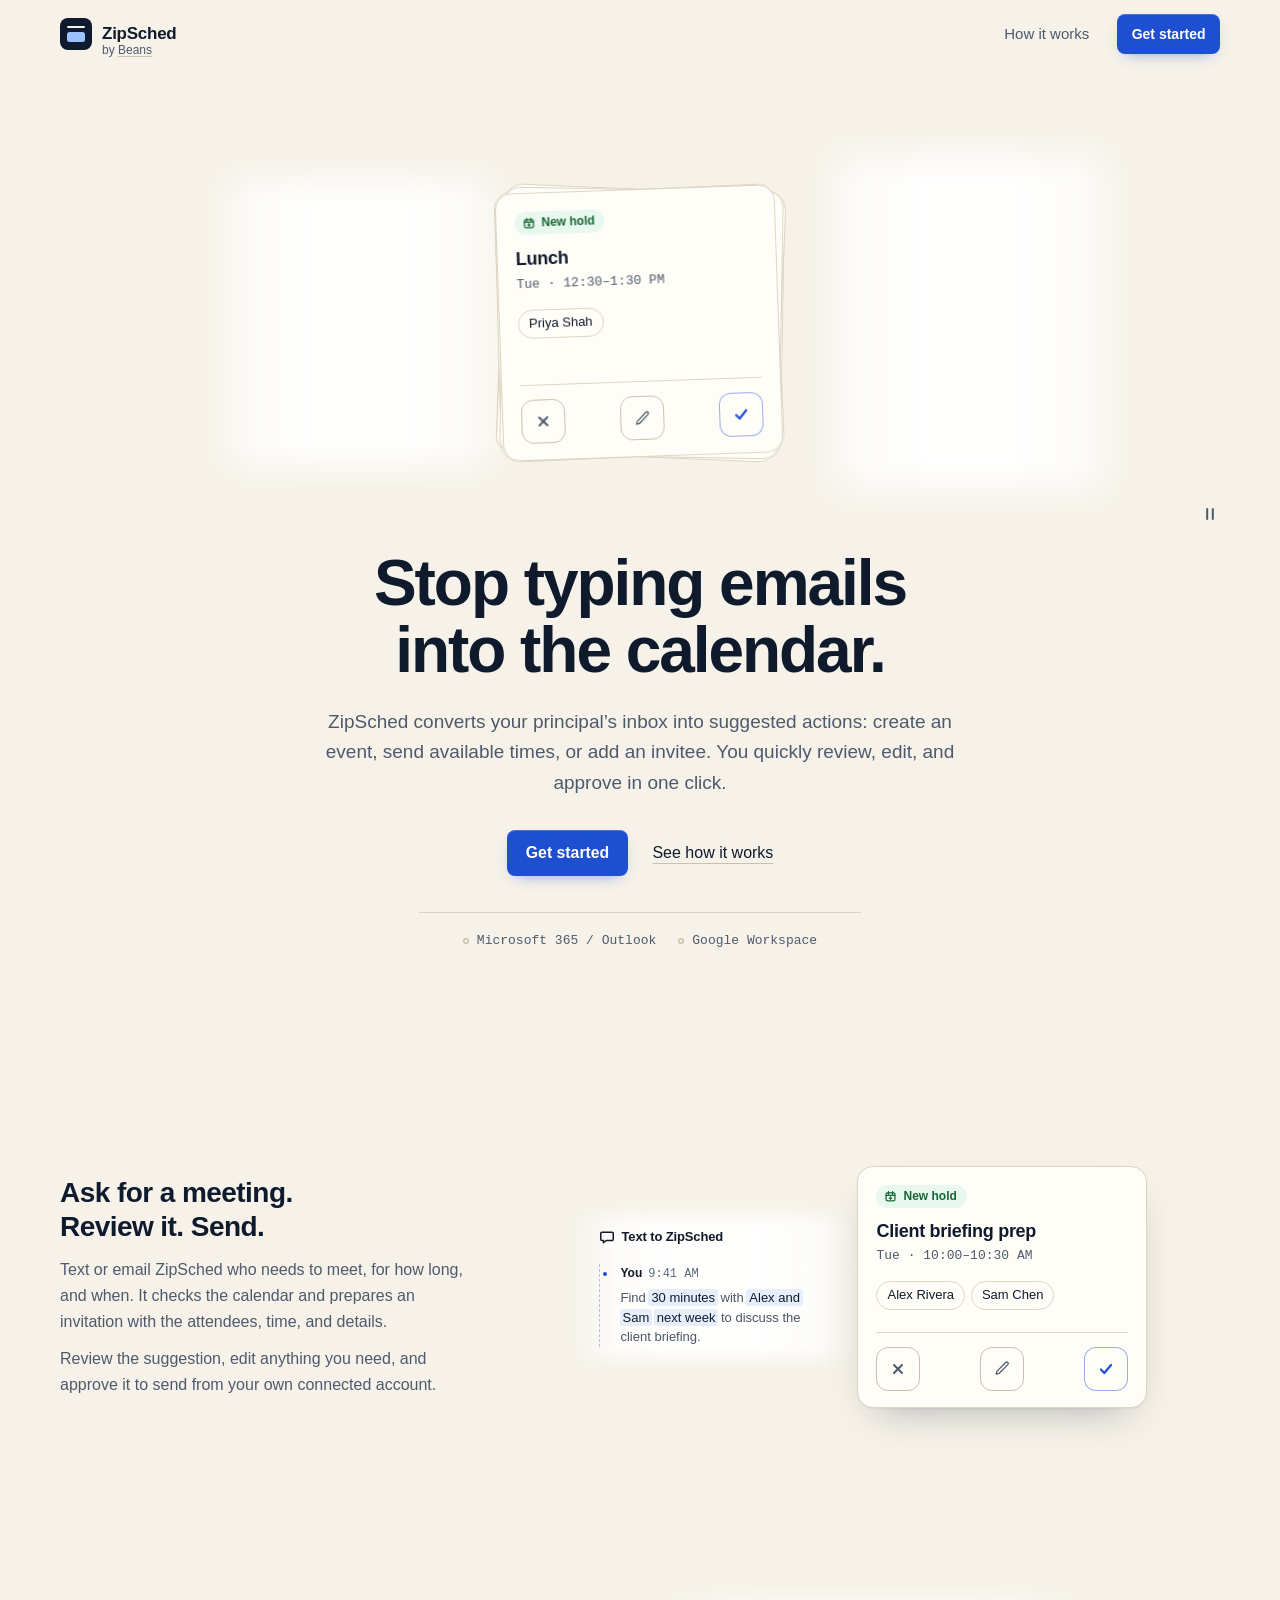
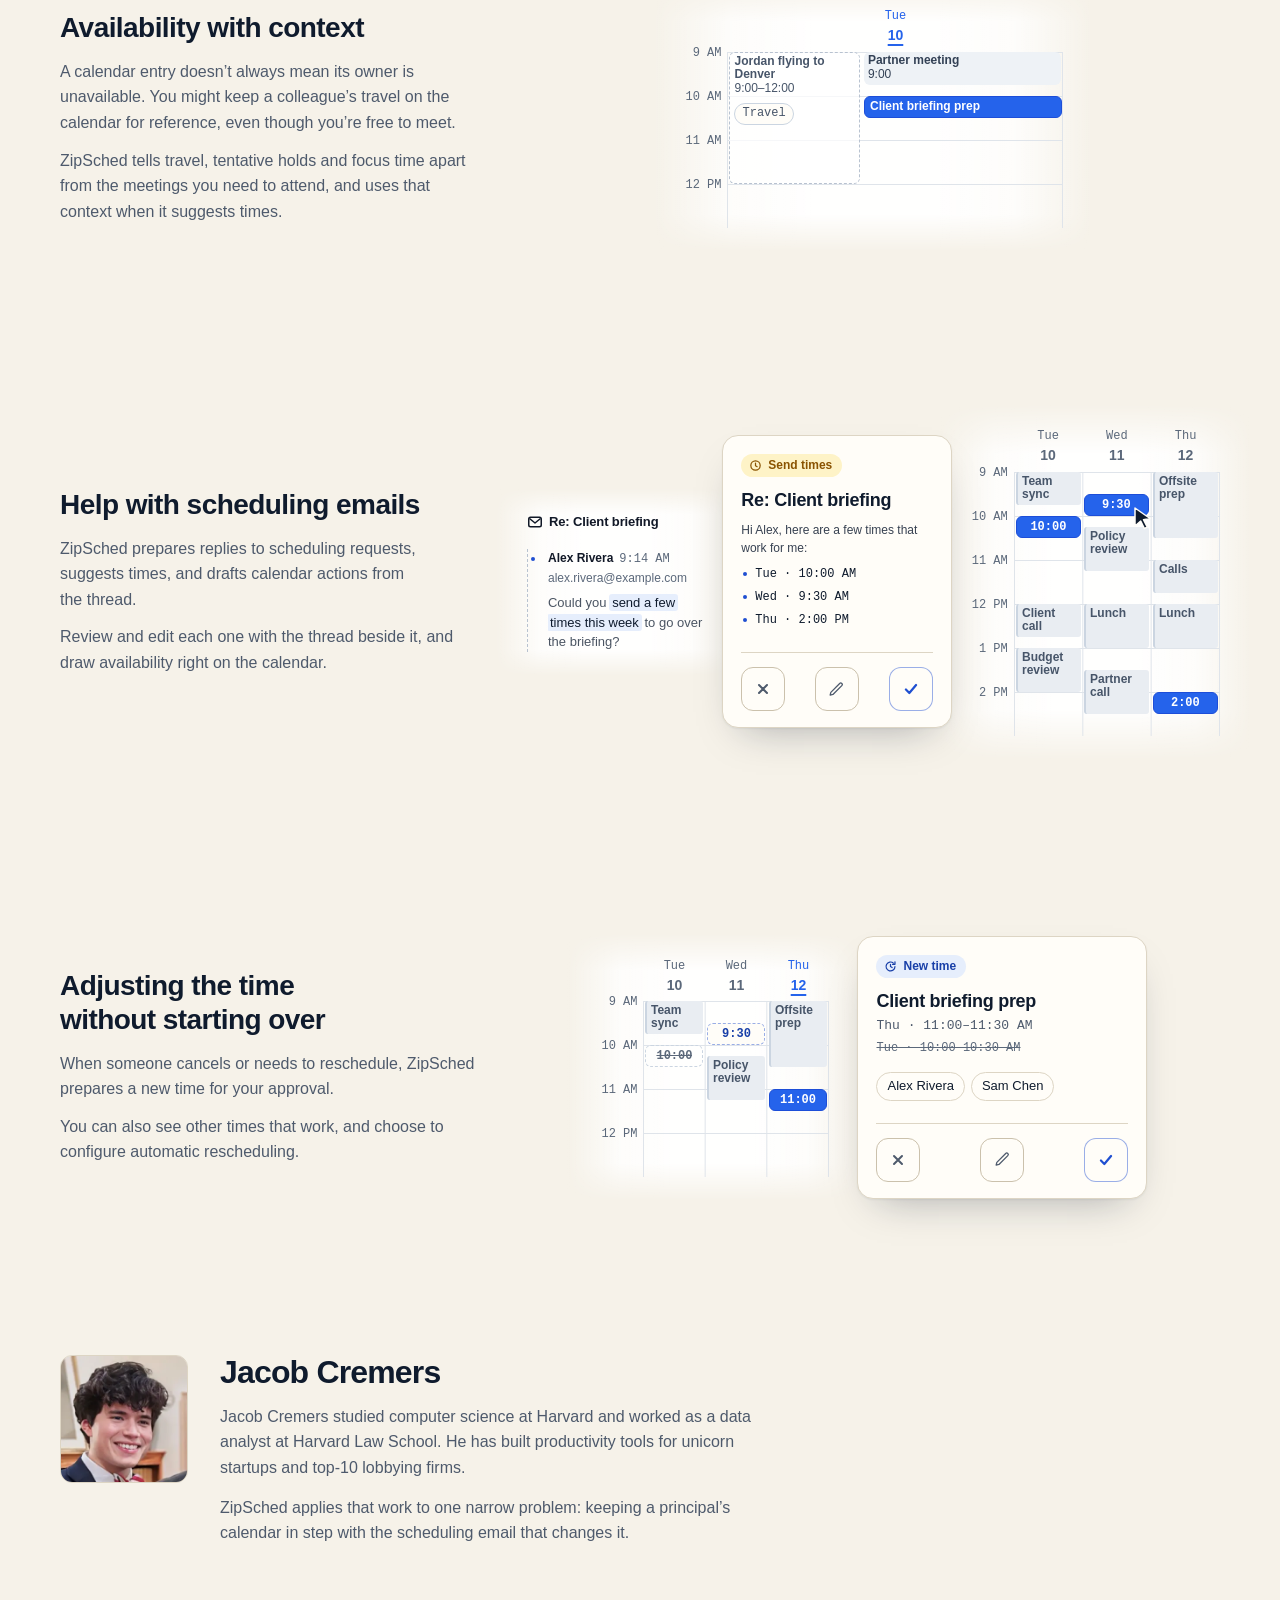
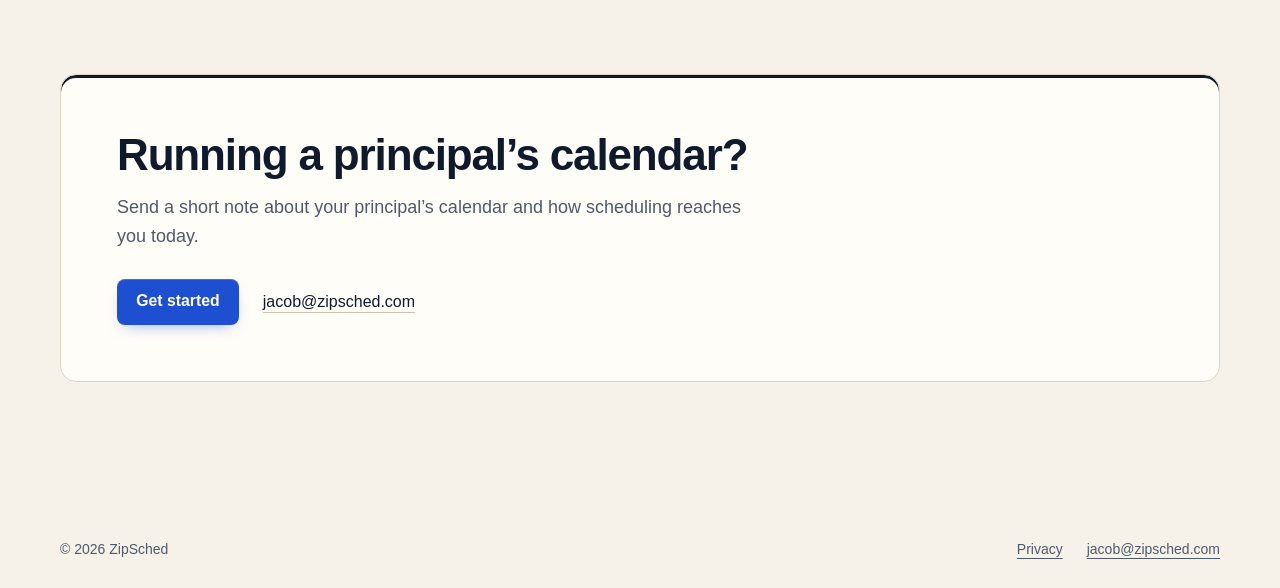
==== commit 208f268d: "chore(landing): refresh the stylesheet and script cache tokens Co-Authored-By: Claude Opus 5.5 <nore" ====
--- a/index.html
+++ b/index.html
@@ -18,7 +18,7 @@
   <meta property="og:image:alt" content="ZipSched: Stop typing emails into the calendar.">
   <meta name="twitter:card" content="summary_large_image">
   <script>document.documentElement.classList.add("js");</script>
-  <link rel="stylesheet" href="styles.css?v=ui-trim-1">
+  <link rel="stylesheet" href="styles.css?v=min-12px-1">
 </head>
 <body>
   <a class="skip-link" href="#main">Skip to content</a>
@@ -254,6 +254,6 @@
       </ul>
     </div>
   </footer>
-  <script src="script.js?v=hero-audit-1"></script>
+  <script src="script.js?v=min-12px-1"></script>
 </body>
 </html>
--- a/styles.css
+++ b/styles.css
@@ -520,7 +520,7 @@
   border: 0;
   background: transparent;
   color: var(--muted);
-  font: 600 0.6875rem/1 var(--sans);
+  font: 600 0.75rem/1 var(--sans);
   cursor: pointer;
 }
 .act-edit { border-color: var(--rule-strong); color: var(--muted); }
@@ -618,15 +618,15 @@
   padding-top: 10px;
   border-top: 1px solid var(--rule);
   color: #94a3b8;
-  font: 400 0.625rem/1.4 var(--sans);
+  font: 400 0.75rem/1.4 var(--sans);
 }
 .thread-recipient strong { color: #64748b; font-weight: 600; }
 .thread-list li { padding-left: 3px; }
 .thread-list li::marker { color: var(--cobalt); font-size: 0.75rem; }
 .thread-sender { display: flex; align-items: baseline; gap: 6px; font-size: 0.75rem; }
 .thread-sender strong { font-weight: 650; }
-.thread-time { color: var(--faint); font: 400 0.5625rem/1.4 var(--mono); }
-.thread-email { margin-top: 1px; color: var(--faint); font-size: 0.625rem; }
+.thread-time { color: var(--faint); font: 400 0.75rem/1.4 var(--mono); }
+.thread-email { margin-top: 1px; color: var(--faint); font-size: 0.75rem; }
 .thread-message-copy {
   display: -webkit-box;
   margin-top: 5px;
@@ -639,7 +639,7 @@
 }
 .calendar-panel {
   --calendar-columns: 5;
-  --calendar-gutter: 38px;
+  --calendar-gutter: 44px;
 }
 .calendar-panel.is-single-day { --calendar-columns: 1; }
 .calendar-panel.is-three-day { --calendar-columns: 3; }
@@ -651,12 +651,12 @@
 .calendar-day {
   display: grid;
   place-items: center;
-  min-height: 32px;
+  min-height: 36px;
   color: var(--faint);
-  font: 500 0.5625rem/1.2 var(--mono);
+  font: 500 0.75rem/1.2 var(--mono);
   text-align: center;
 }
-.calendar-day span { display: block; margin-top: 2px; font: 650 0.75rem/1 var(--sans); }
+.calendar-day span { display: block; margin-top: 2px; font: 650 0.875rem/1 var(--sans); }
 .calendar-day.is-active { color: #2563eb; }
 .calendar-day.is-active span { text-decoration: underline; text-decoration-thickness: 2px; text-underline-offset: 4px; }
 .calendar-grid { position: relative; margin-top: 8px; padding-left: var(--calendar-gutter); touch-action: none; }
@@ -673,16 +673,16 @@
 .calendar-grid.is-directly-editable { cursor: crosshair; }
 .calendar-hour {
   position: relative;
-  height: 36px;
+  height: 44px;
   border-top: 1px solid #dfe4ea;
 }
 .calendar-hour:last-child { border-bottom: 1px solid #dfe4ea; }
 .calendar-hour > span {
   position: absolute;
-  right: calc(100% + 7px);
-  top: -7px;
+  right: calc(100% + 6px);
+  top: -6px;
   white-space: nowrap;
-  font: 400 0.5625rem/1 var(--mono);
+  font: 400 0.75rem/1 var(--mono);
   color: var(--faint);
 }
 .calendar-event {
@@ -690,25 +690,26 @@
   left: calc(var(--calendar-gutter) + (100% - var(--calendar-gutter)) / var(--calendar-columns) * var(--calendar-day) + 2px);
   width: calc((100% - var(--calendar-gutter)) / var(--calendar-columns) - 4px);
   min-height: 0;
-  padding: 2px 3px;
+  padding: 2px 4px;
   overflow: hidden;
   border-radius: 6px;
   background: #eef2f6;
   color: #334155;
-  font-size: 0.625rem;
+  font-size: 0.75rem;
   font-weight: 650;
-  line-height: 1.15;
+  line-height: 1.1;
 }
 .calendar-event span { display: block; margin-top: 1px; font-weight: 400; }
+/* A busy block names itself only, and only where a 12px line fits; the
+   grid already says when it is. */
 .calendar-event-muted {
   z-index: 1;
   min-height: 11px;
+  container-type: size;
   border-left: 2px solid #cbd5e1;
   border-radius: 3px;
   background: #e9edf2;
   color: #475569;
-  font-size: 0.5rem;
-  line-height: 1.05;
 }
 .calendar-event-muted strong,
 .calendar-event-muted span {
@@ -717,11 +718,16 @@
   white-space: nowrap;
   text-overflow: ellipsis;
 }
-.calendar-event-muted span { font-size: 0.4375rem; }
+.calendar-event-muted span { display: none; }
+@container (max-height: 10px) {
+  .calendar-event-muted strong { visibility: hidden; }
+}
+/* A blue block shows its time under its title only when both lines fit */
 .calendar-proposal {
   z-index: 2;
   min-height: 18px;
-  padding: 3px 14px 5px 5px;
+  container-type: size;
+  padding: 3px 14px 3px 5px;
   border: 1px solid #1d4ed8;
   background: #2563eb;
   color: #fff;
@@ -737,7 +743,10 @@
   white-space: nowrap;
   text-overflow: ellipsis;
 }
-.calendar-proposal > span:not(.calendar-resize-handle) { margin-top: 0; font-size: 0.5rem; }
+.calendar-proposal > span:not(.calendar-resize-handle) { margin-top: 0; }
+@container (max-height: 25px) {
+  .calendar-proposal > strong ~ span:not(.calendar-resize-handle) { display: none; }
+}
 .calendar-block-remove {
   position: absolute;
   z-index: 2;
@@ -893,7 +902,7 @@
 }
 .vignette-pair .vignette-art { grid-template-columns: minmax(0, 230px) minmax(0, 290px); }
 .vignette-trio .vignette-art {
-  grid-template-columns: minmax(0, 0.9fr) minmax(0, 1.15fr) minmax(0, 1fr);
+  grid-template-columns: minmax(0, 0.85fr) minmax(0, 1.1fr) minmax(0, 1.2fr);
   gap: 18px;
   max-width: 880px;
   margin-inline: auto;
@@ -909,16 +918,9 @@
   text-overflow: ellipsis;
 }
 .vignette .calendar-proposal { padding: 3px 5px; cursor: default; }
-/* The hero's calendar and thread type is sized to fit its animation; these
-   still pictures have the room to set it one step larger. Busy-block titles
-   wrap to a second line rather than end in an ellipsis. */
-.vignette .thread-time,
-.vignette .thread-email { font-size: 0.6875rem; }
-.vignette .calendar-day { font-size: 0.625rem; }
-.vignette .calendar-day span { font-size: 0.8125rem; }
-.vignette .calendar-hour > span { font-size: 0.625rem; }
-.vignette .calendar-event { font-size: 0.6875rem; }
-.vignette .calendar-event-muted { padding: 3px 4px; font-size: 0.625rem; line-height: 1.15; }
+/* Busy-block titles here wrap to a second line rather than end in an
+   ellipsis; the hero's calendar keeps them to one. */
+.vignette .calendar-event-muted { padding: 3px 4px; }
 .vignette .calendar-event-muted strong { white-space: normal; }
 
 /* The suggestion card, still: the hero's card at its natural height */
@@ -936,12 +938,11 @@
 .act-was { margin-top: 2px; font-size: 0.75rem; color: var(--faint); text-decoration: line-through; }
 .act-kind-move .action-tag { background: var(--cobalt-wash); color: var(--cobalt-deep); }
 
-/* Calendar marks the hero doesn't need: two entries side by side, a travel
-   entry that doesn't block, and times offered, kept or left behind. */
-.vg-left,
-.vg-right { width: calc((100% - var(--calendar-gutter)) / 2 - 4px); }
-.vg-left { left: calc(var(--calendar-gutter) + 2px); }
-.vg-right { left: calc(var(--calendar-gutter) + (100% - var(--calendar-gutter)) / 2 + 2px); }
+/* Calendar marks the hero doesn't need: two entries side by side (the
+   meetings get the wider share, so a title fits at 12px on a 320px phone),
+   a travel entry that doesn't block, and times offered, kept or left behind. */
+.vg-left { left: calc(var(--calendar-gutter) + 2px); width: calc((100% - var(--calendar-gutter)) * 0.4 - 4px); }
+.vg-right { left: calc(var(--calendar-gutter) + (100% - var(--calendar-gutter)) * 0.4 + 2px); width: calc((100% - var(--calendar-gutter)) * 0.6 - 4px); }
 .vg-travel {
   border: 1px dashed #b8c2d0;
   background: rgb(255 255 255 / 0.7);
@@ -956,7 +957,7 @@
   border-radius: 999px;
   background: var(--paper);
   color: #475569;
-  font: 500 0.625rem/1.3 var(--mono);
+  font: 500 0.75rem/1.3 var(--mono);
   font-style: normal;
 }
 .vg-pick,
@@ -965,7 +966,7 @@
   display: grid;
   place-items: center;
   padding: 0;
-  font: 600 0.6875rem/1 var(--mono);
+  font: 600 0.75rem/1 var(--mono);
 }
 .vg-was { border: 1px dashed #cbd5e1; background: transparent; color: var(--faint); text-decoration: line-through; }
 .vg-option { border: 1px dashed rgb(31 79 209 / 0.45); background: var(--paper); color: var(--cobalt-deep); }
@@ -1087,9 +1088,9 @@
   .thread-message-copy { -webkit-line-clamp: 2; }
   .calendar-panel { display: block; }
   .calendar-days { align-content: start; }
-  .calendar-day { min-height: 28px; }
+  .calendar-day { min-height: 34px; }
   .calendar-grid { margin-top: 4px; }
-  .calendar-hour { height: 28px; }
+  .calendar-hour { height: 34px; }
 }
 
 @media (max-width: 720px) {
@@ -1114,11 +1115,11 @@
   .act { padding: 15px 15px 13px; }
   .act-title { margin-top: 12px; font-size: 1rem; }
   .act-kind-times .act-title { margin-top: 7px; font-size: 0.875rem; }
-  .act-kind-times .act-email-copy { height: 42px; margin-top: 5px; font-size: 0.65625rem; line-height: 1.35; }
-  .act-kind-times .act-times { gap: 0; margin-top: 1px; font-size: 0.65625rem; line-height: 1.4; }
+  .act-kind-times .act-email-copy { height: 42px; margin-top: 5px; font-size: 0.75rem; line-height: 1.35; }
+  .act-kind-times .act-times { gap: 0; margin-top: 1px; font-size: 0.75rem; line-height: 1.4; }
   .act-kind-times .act-btns { padding-top: 6px; }
   .act-kind-invitee .invitees .invitee:not(.invitee-new) { display: none; }
-  .act-times { gap: 2px; margin-top: 8px; font-size: 0.71875rem; }
+  .act-times { gap: 2px; margin-top: 8px; font-size: 0.75rem; }
   .act-btns { padding-top: 9px; }
   .act-btn { width: 38px; height: 38px; border-radius: 10px; }
   /* The overview's still "Send times" card is not boxed into the stage, so
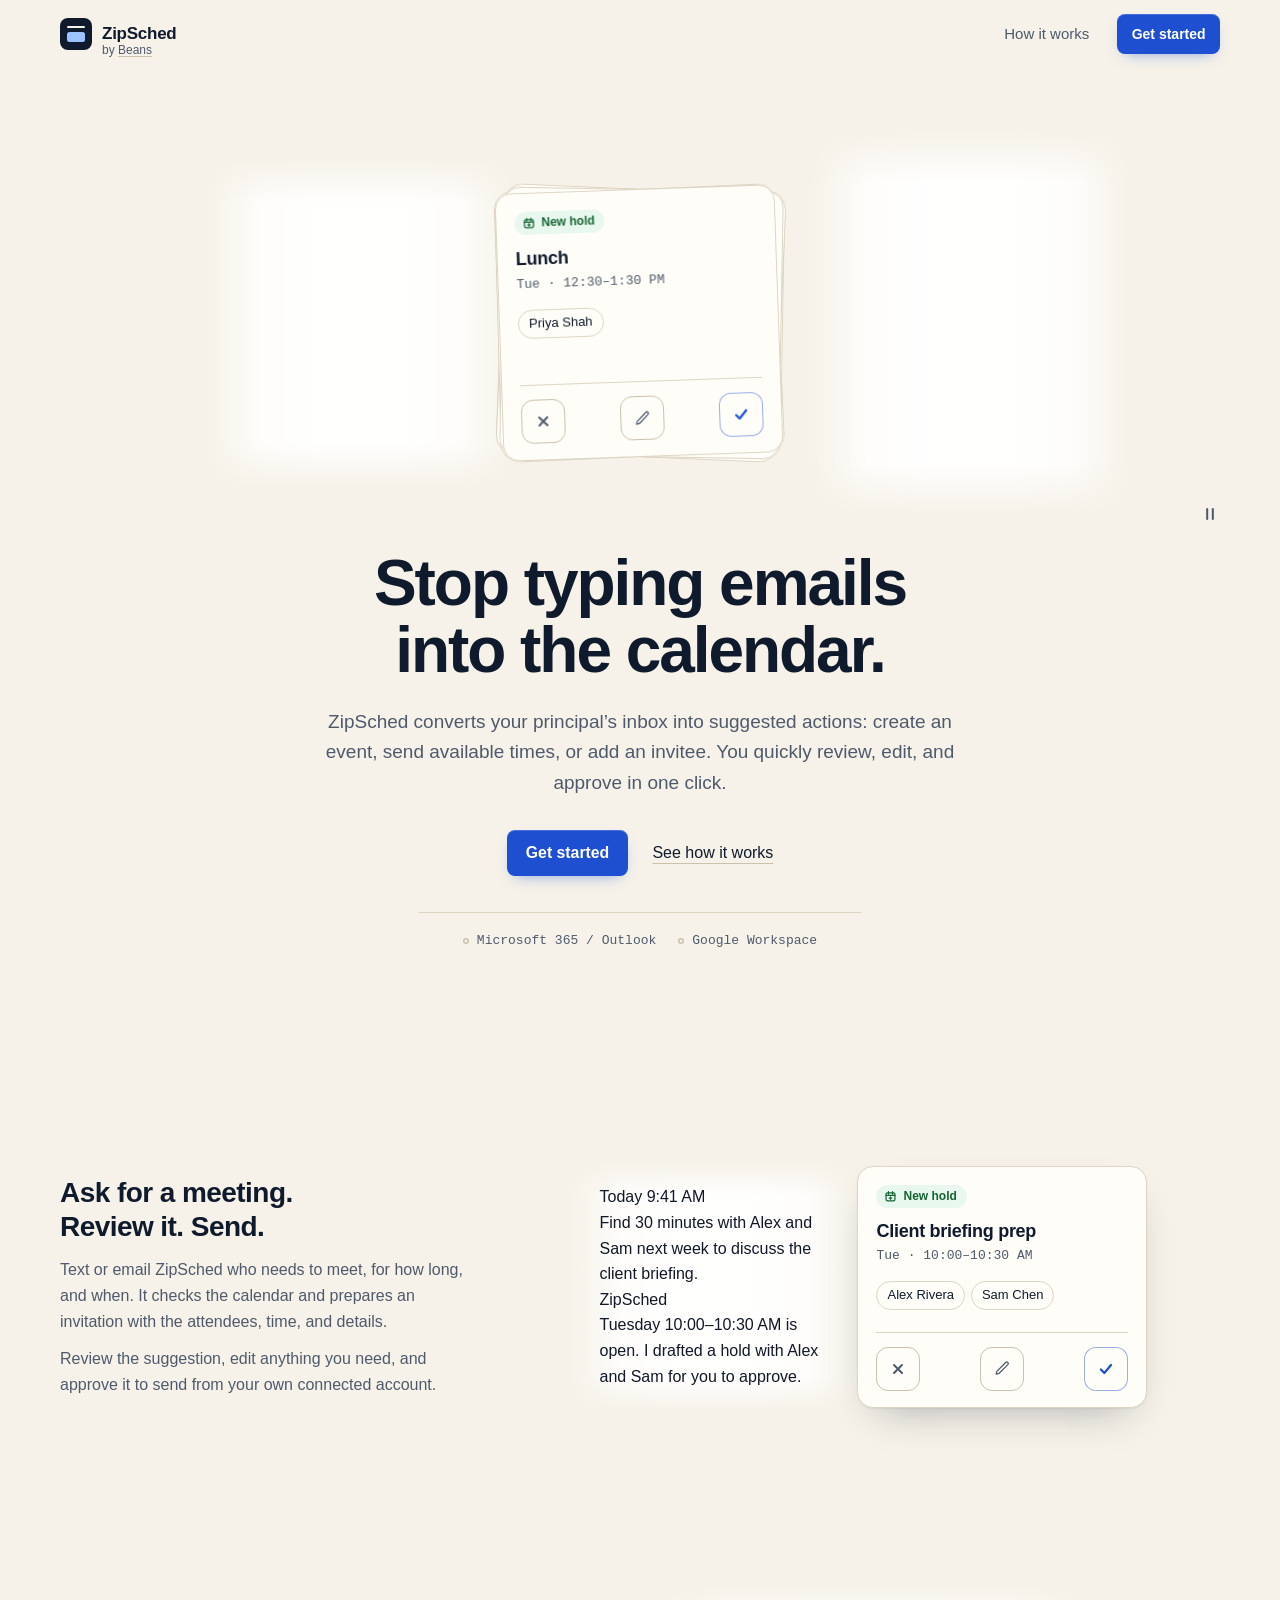
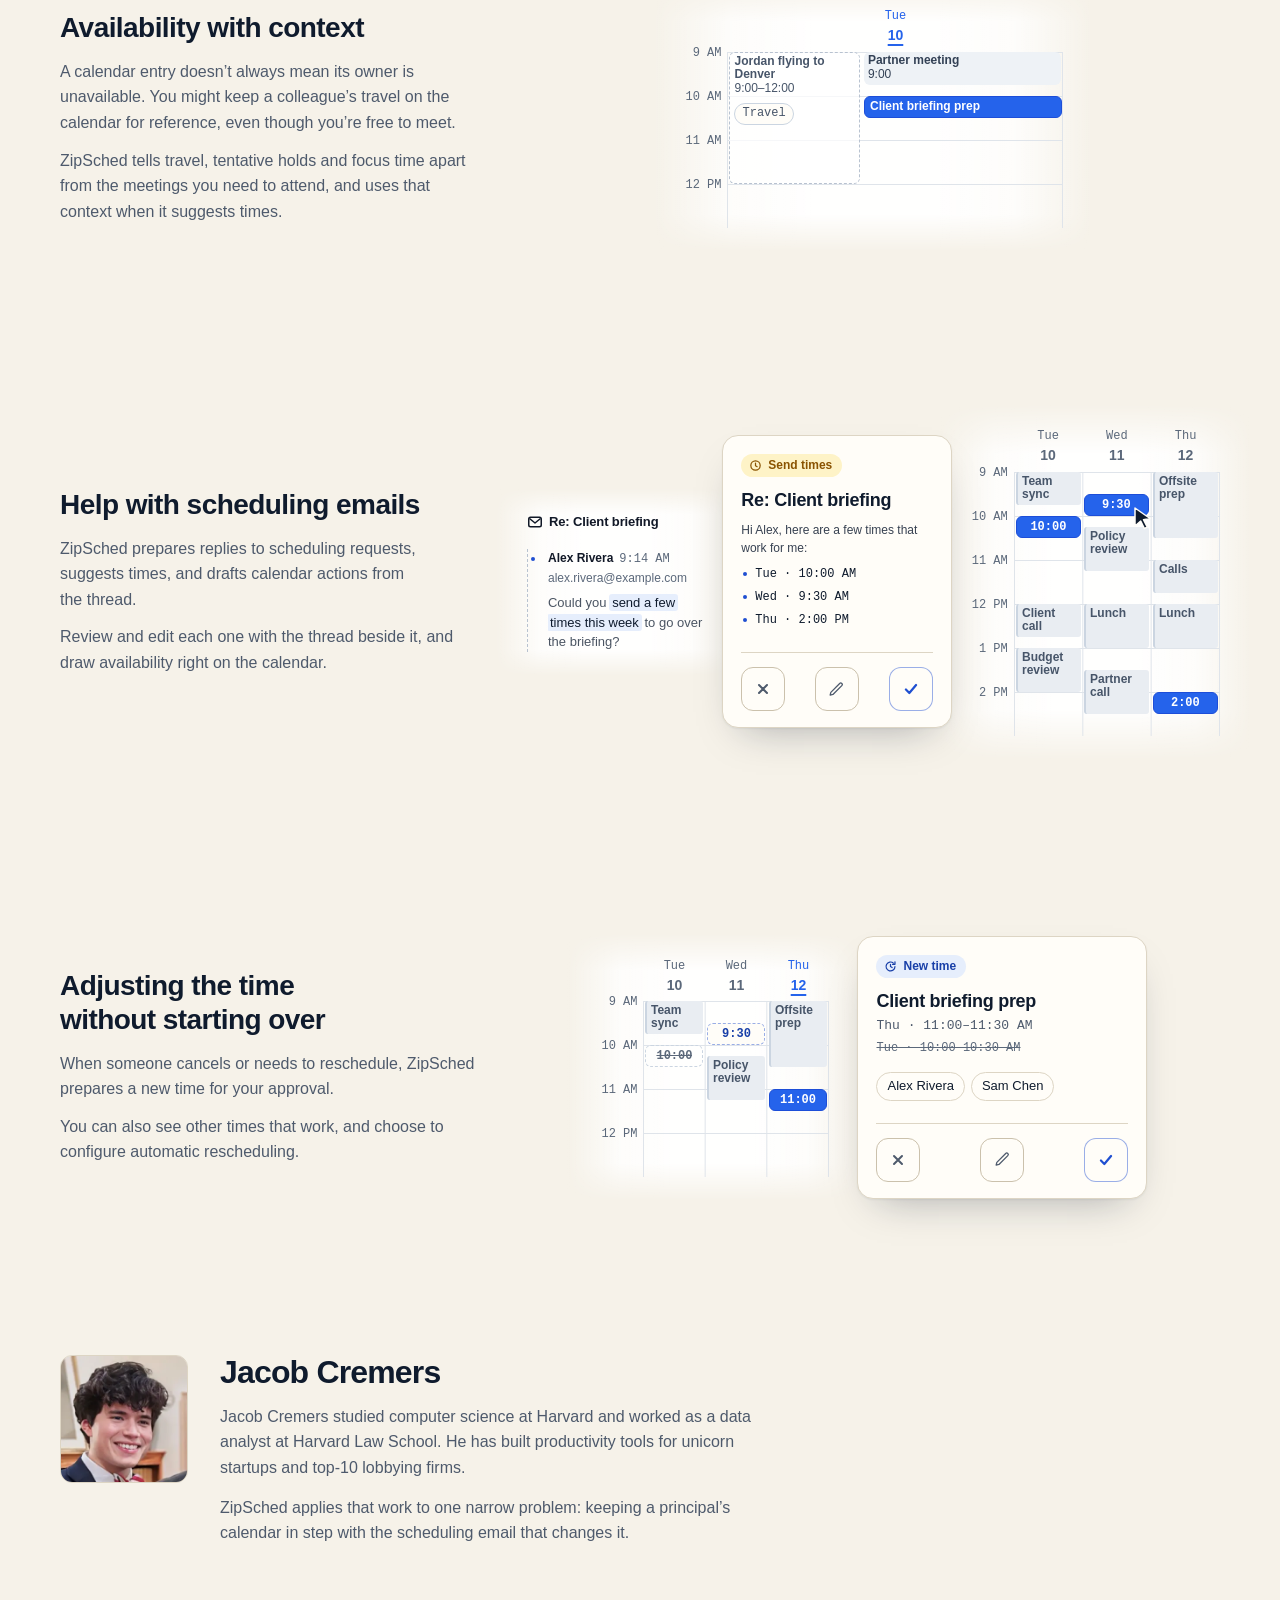
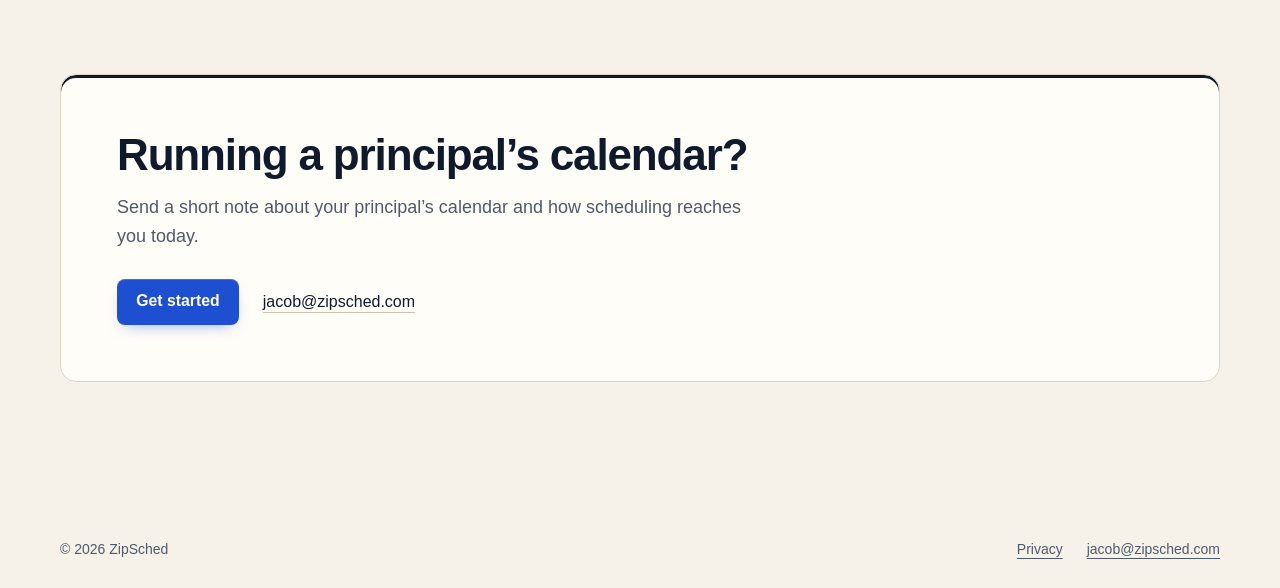
==== commit 024a905f: "chore(landing): refresh the stylesheet's cache token Co-Authored-By: Claude Opus 5.5 <noreply@anthro" ====
--- a/index.html
+++ b/index.html
@@ -18,7 +18,7 @@
   <meta property="og:image:alt" content="ZipSched: Stop typing emails into the calendar.">
   <meta name="twitter:card" content="summary_large_image">
   <script>document.documentElement.classList.add("js");</script>
-  <link rel="stylesheet" href="styles.css?v=min-12px-1">
+  <link rel="stylesheet" href="styles.css?v=text-thread-1">
 </head>
 <body>
   <a class="skip-link" href="#main">Skip to content</a>
@@ -89,16 +89,13 @@
             <p>Review the suggestion, edit anything you need, and approve it to send from your own connected account.</p>
           </div>
           <figure class="vignette vignette-pair" aria-label="Asking ZipSched for a meeting">
-            <p class="visually-hidden">Illustration. A text to ZipSched asks for 30 minutes with Alex and Sam next week to discuss the client briefing. Beside it, ZipSched’s suggestion: a new hold called Client briefing prep, Tuesday 10:00 to 10:30 AM, with Alex Rivera and Sam Chen, waiting to be declined, edited or approved. Names and times are fictional.</p>
-            <div class="vignette-art" aria-hidden="true">
-              <div class="vignette-pane thread-panel">
-                <p class="thread-subject"><span class="thread-subject-icon"><svg viewBox="0 0 16 16" width="16" height="16"><path d="M3 3.25h10A1.25 1.25 0 0 1 14.25 4.5v5.75A1.25 1.25 0 0 1 13 11.5H7.25L4.5 13.75V11.5H3a1.25 1.25 0 0 1-1.25-1.25V4.5A1.25 1.25 0 0 1 3 3.25z" fill="none" stroke="currentColor" stroke-width="1.5" stroke-linejoin="round"/></svg></span><span class="thread-subject-text">Text to ZipSched</span></p>
-                <ul class="thread-list">
-                  <li>
-                    <p class="thread-sender"><strong>You</strong><span class="thread-time">9:41 AM</span></p>
-                    <p class="thread-message-copy">Find <mark>30 minutes</mark> with <mark>Alex and Sam</mark> <mark>next week</mark> to discuss the client briefing.</p>
-                  </li>
-                </ul>
+            <p class="visually-hidden">Illustration of a text conversation. You text ZipSched asking for 30 minutes with Alex and Sam next week to discuss the client briefing, and ZipSched texts back that Tuesday 10:00 to 10:30 AM is open and it has drafted a hold for you to approve. Beside it, ZipSched’s suggestion: a new hold called Client briefing prep, Tuesday 10:00 to 10:30 AM, with Alex Rivera and Sam Chen, waiting to be declined, edited or approved. Names and times are fictional.</p>
+            <div class="vignette-art" aria-hidden="true">
+              <div class="vignette-pane text-thread">
+                <p class="text-stamp">Today 9:41 AM</p>
+                <p class="text-bubble text-sent">Find 30 minutes with Alex and Sam next week to discuss the client briefing.</p>
+                <p class="text-from">ZipSched</p>
+                <p class="text-bubble text-received">Tuesday 10:00–10:30 AM is open. I&nbsp;drafted a hold with Alex and Sam for you to approve.</p>
               </div>
               <div class="act act-static act-kind-hold">
                 <p class="action-tag"><svg viewBox="0 0 16 16" width="13" height="13"><g fill="none" stroke="currentColor" stroke-width="1.5" stroke-linecap="round" stroke-linejoin="round"><rect x="2.5" y="3.5" width="11" height="10" rx="2"/><path d="M2.5 6.5h11M5.5 2v3M10.5 2v3M8 8.5v3M6.5 10h3"/></g></svg>New hold</p>
@@ -254,6 +251,6 @@
       </ul>
     </div>
   </footer>
-  <script src="script.js?v=min-12px-1"></script>
+  <script src="script.js?v=narrow-fit-1"></script>
 </body>
 </html>
--- a/styles.css
+++ b/styles.css
@@ -589,8 +589,11 @@
 /* Source context stays intentionally bare, without card chrome. The center
    suggestion remains the only elevated surface. */
 .context-panel { position: relative; z-index: 1; height: 100%; overflow: hidden; color: #111827; }
+/* The subject never shrinks: as a flex item with hidden overflow it would
+   otherwise give up its height first when a thread runs long. */
 .thread-subject {
   display: flex;
+  flex: 0 0 auto;
   align-items: center;
   gap: 6px;
   overflow: hidden;
@@ -1086,11 +1089,23 @@
   .thread-list { gap: 8px; margin-top: 8px; }
   .thread-message-copy { margin-top: 2px; }
   .thread-message-copy { -webkit-line-clamp: 2; }
+  /* A two-message thread and its Reply to line need about 184px; the
+     164px pane holds them once each message drops its address line (the
+     Reply to line still names the address the reply goes to). */
+  .stage .thread-email { display: none; }
   .calendar-panel { display: block; }
   .calendar-days { align-content: start; }
   .calendar-day { min-height: 34px; }
   .calendar-grid { margin-top: 4px; }
   .calendar-hour { height: 34px; }
+  /* From here down the demo's cards are 232px tall: a Send times card sets
+     its reply in two lines and lists its times tightly, and an Add invitee
+     card shows only the person it adds, so nothing runs past the buttons. */
+  .stage .act-kind-times .act-title { margin-top: 7px; font-size: 0.875rem; }
+  .stage .act-kind-times .act-email-copy { height: 42px; margin-top: 5px; line-height: 1.35; }
+  .stage .act-kind-times .act-times { gap: 0; margin-top: 1px; line-height: 1.4; }
+  .stage .act-kind-times .act-btns { padding-top: 6px; }
+  .stage .act-kind-invitee .invitees .invitee:not(.invitee-new) { display: none; }
 }
 
 @media (max-width: 720px) {
@@ -1114,20 +1129,9 @@
   .mail-ask { font-size: 0.875rem; }
   .act { padding: 15px 15px 13px; }
   .act-title { margin-top: 12px; font-size: 1rem; }
-  .act-kind-times .act-title { margin-top: 7px; font-size: 0.875rem; }
-  .act-kind-times .act-email-copy { height: 42px; margin-top: 5px; font-size: 0.75rem; line-height: 1.35; }
-  .act-kind-times .act-times { gap: 0; margin-top: 1px; font-size: 0.75rem; line-height: 1.4; }
-  .act-kind-times .act-btns { padding-top: 6px; }
-  .act-kind-invitee .invitees .invitee:not(.invitee-new) { display: none; }
-  .act-times { gap: 2px; margin-top: 8px; font-size: 0.75rem; }
+  .act-times { gap: 2px; margin-top: 8px; }
   .act-btns { padding-top: 9px; }
   .act-btn { width: 38px; height: 38px; border-radius: 10px; }
-  /* The overview's still "Send times" card is not boxed into the stage, so
-     it keeps the type the rules above shrink for the moving one. */
-  .act-static.act-kind-times .act-title { margin-top: 12px; font-size: 1rem; }
-  .act.act-static.act-kind-times .act-email-copy { margin-top: 8px; font-size: 0.75rem; line-height: 1.5; }
-  .act-static.act-kind-times .act-times { gap: 4px; margin-top: 8px; font-size: 0.75rem; line-height: 1.6; }
-  .act-static.act-kind-times .act-btns { padding-top: 9px; }
   .stage-calendar { top: 438px; height: 246px; }
   .founder { grid-template-columns: minmax(0, 1fr); gap: 20px; }
   .founder-photo { width: 96px; height: 96px; }
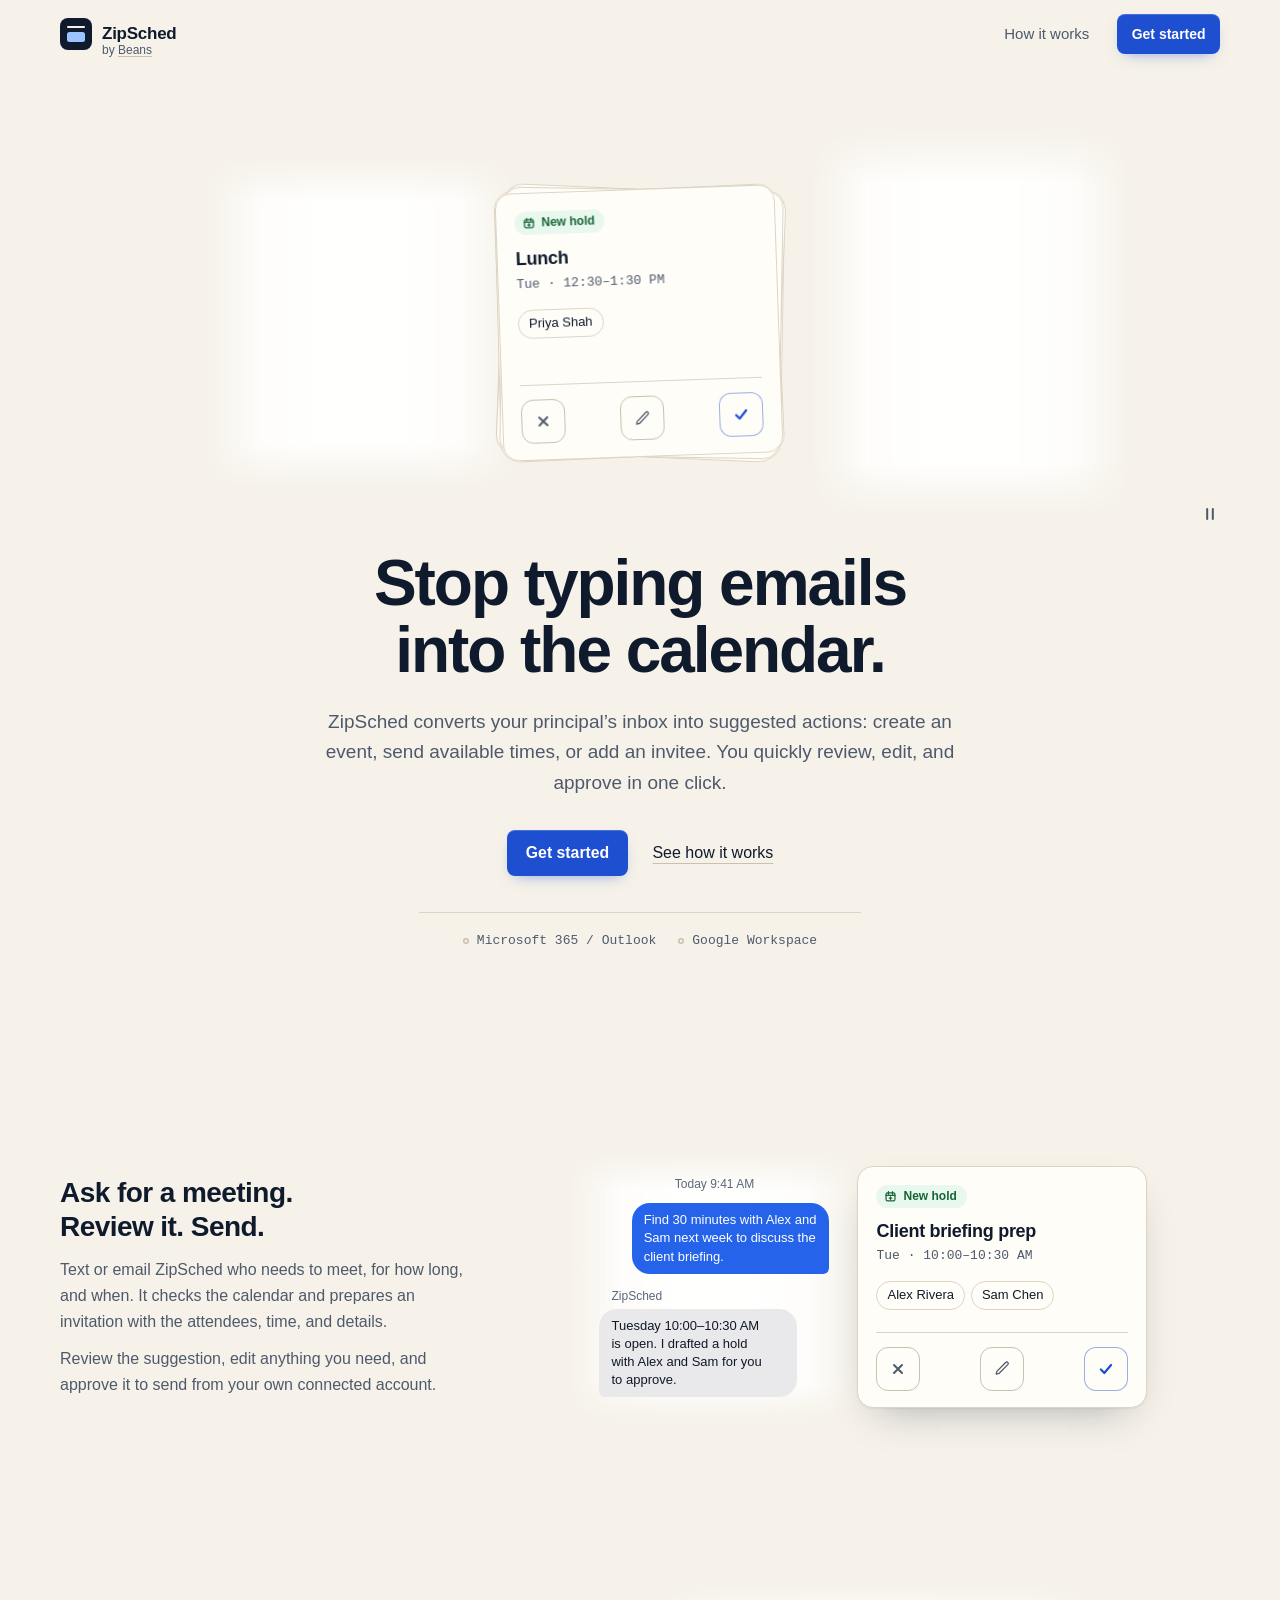
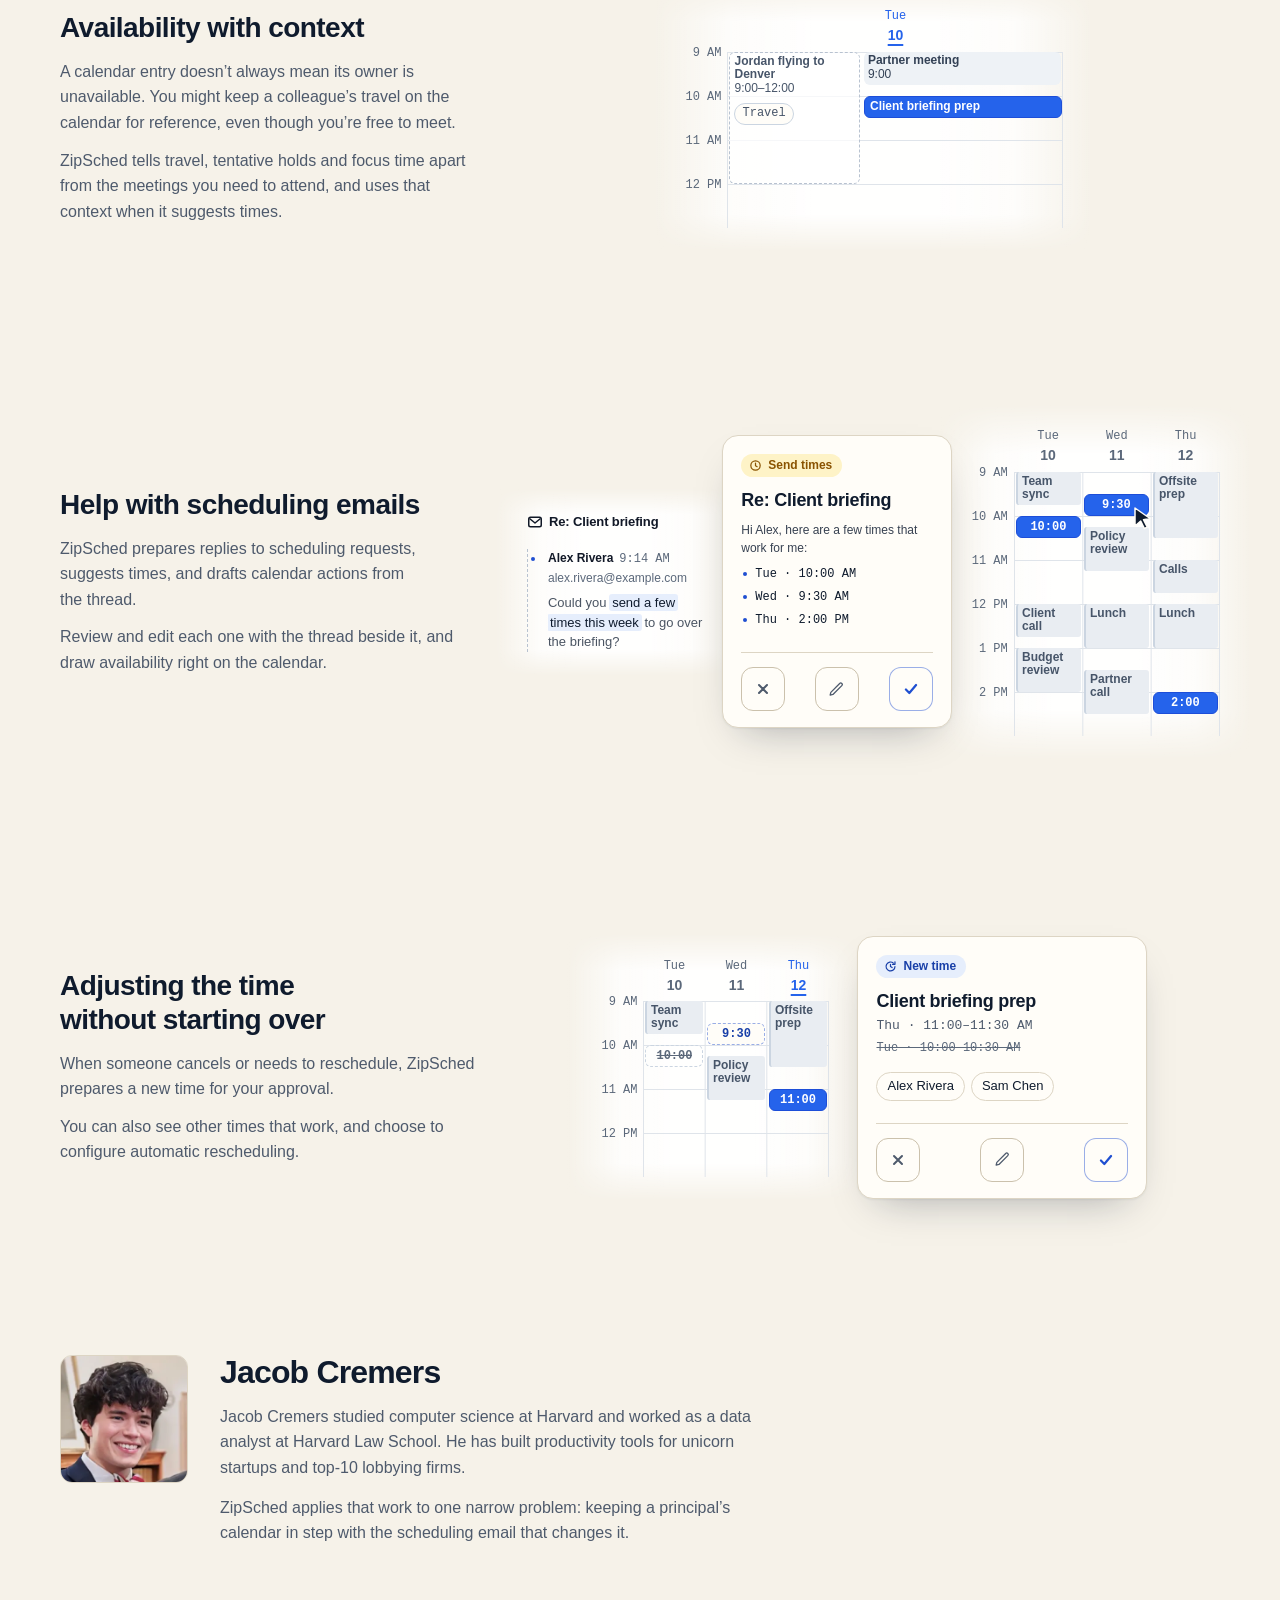
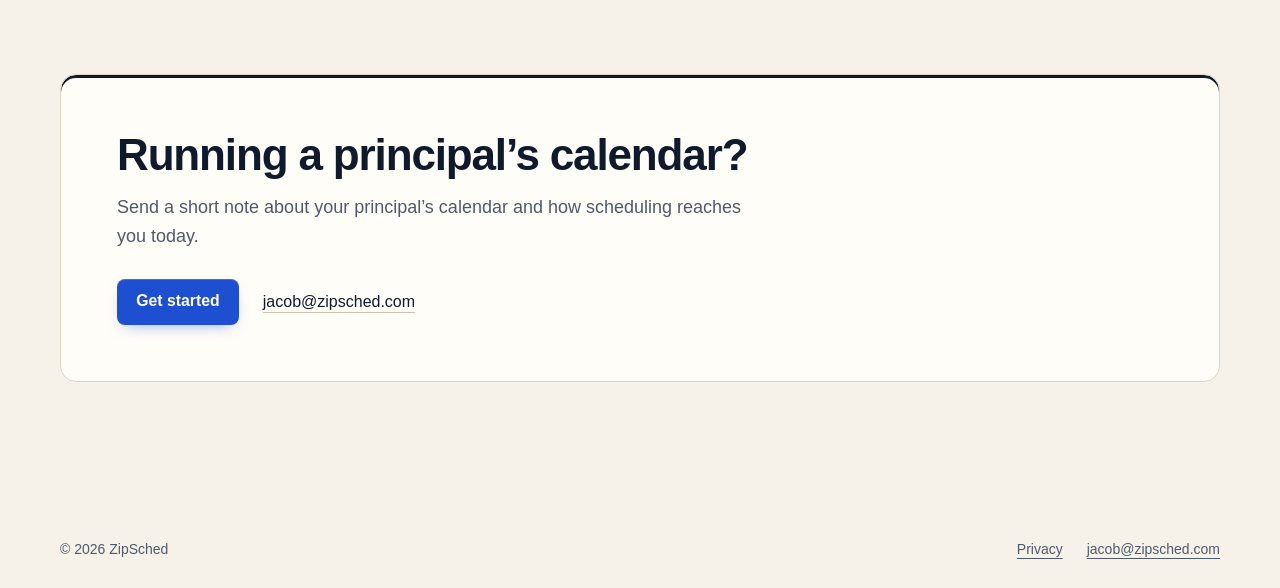
==== commit 9e4de837: "feat(landing): show row 01's request as a text conversation Row 01's picture showed the request as a" ====
--- a/index.html
+++ b/index.html
@@ -18,7 +18,7 @@
   <meta property="og:image:alt" content="ZipSched: Stop typing emails into the calendar.">
   <meta name="twitter:card" content="summary_large_image">
   <script>document.documentElement.classList.add("js");</script>
-  <link rel="stylesheet" href="styles.css?v=text-thread-1">
+  <link rel="stylesheet" href="styles.css?v=narrow-fit-1">
 </head>
 <body>
   <a class="skip-link" href="#main">Skip to content</a>
--- a/styles.css
+++ b/styles.css
@@ -925,6 +925,47 @@
    ellipsis; the hero's calendar keeps them to one. */
 .vignette .calendar-event-muted { padding: 3px 4px; }
 .vignette .calendar-event-muted strong { white-space: normal; }
+
+/* Row 01's request is a text conversation: your message on the right in
+   blue, ZipSched's reply on the left in grey under its name. The blue is
+   the calendar's proposal blue, 5.2:1 under white text. */
+.text-thread {
+  display: flex;
+  flex-direction: column;
+  gap: 4px;
+  font-size: 0.8125rem;
+  line-height: 1.4;
+}
+.text-stamp {
+  align-self: center;
+  margin-bottom: 6px;
+  color: var(--faint);
+  font-size: 0.75rem;
+}
+.text-bubble {
+  max-width: 86%;
+  padding: 8px 12px;
+  border-radius: 18px;
+  text-wrap: pretty;
+}
+.text-sent {
+  align-self: flex-end;
+  border-bottom-right-radius: 6px;
+  background: #2563eb;
+  color: #fff;
+}
+.text-received {
+  align-self: flex-start;
+  border-bottom-left-radius: 6px;
+  background: #e9e9eb;
+  color: #111827;
+}
+.text-from {
+  align-self: flex-start;
+  margin: 10px 0 0 12px;
+  color: var(--faint);
+  font-size: 0.75rem;
+}
 
 /* The suggestion card, still: the hero's card at its natural height */
 .act.act-static {
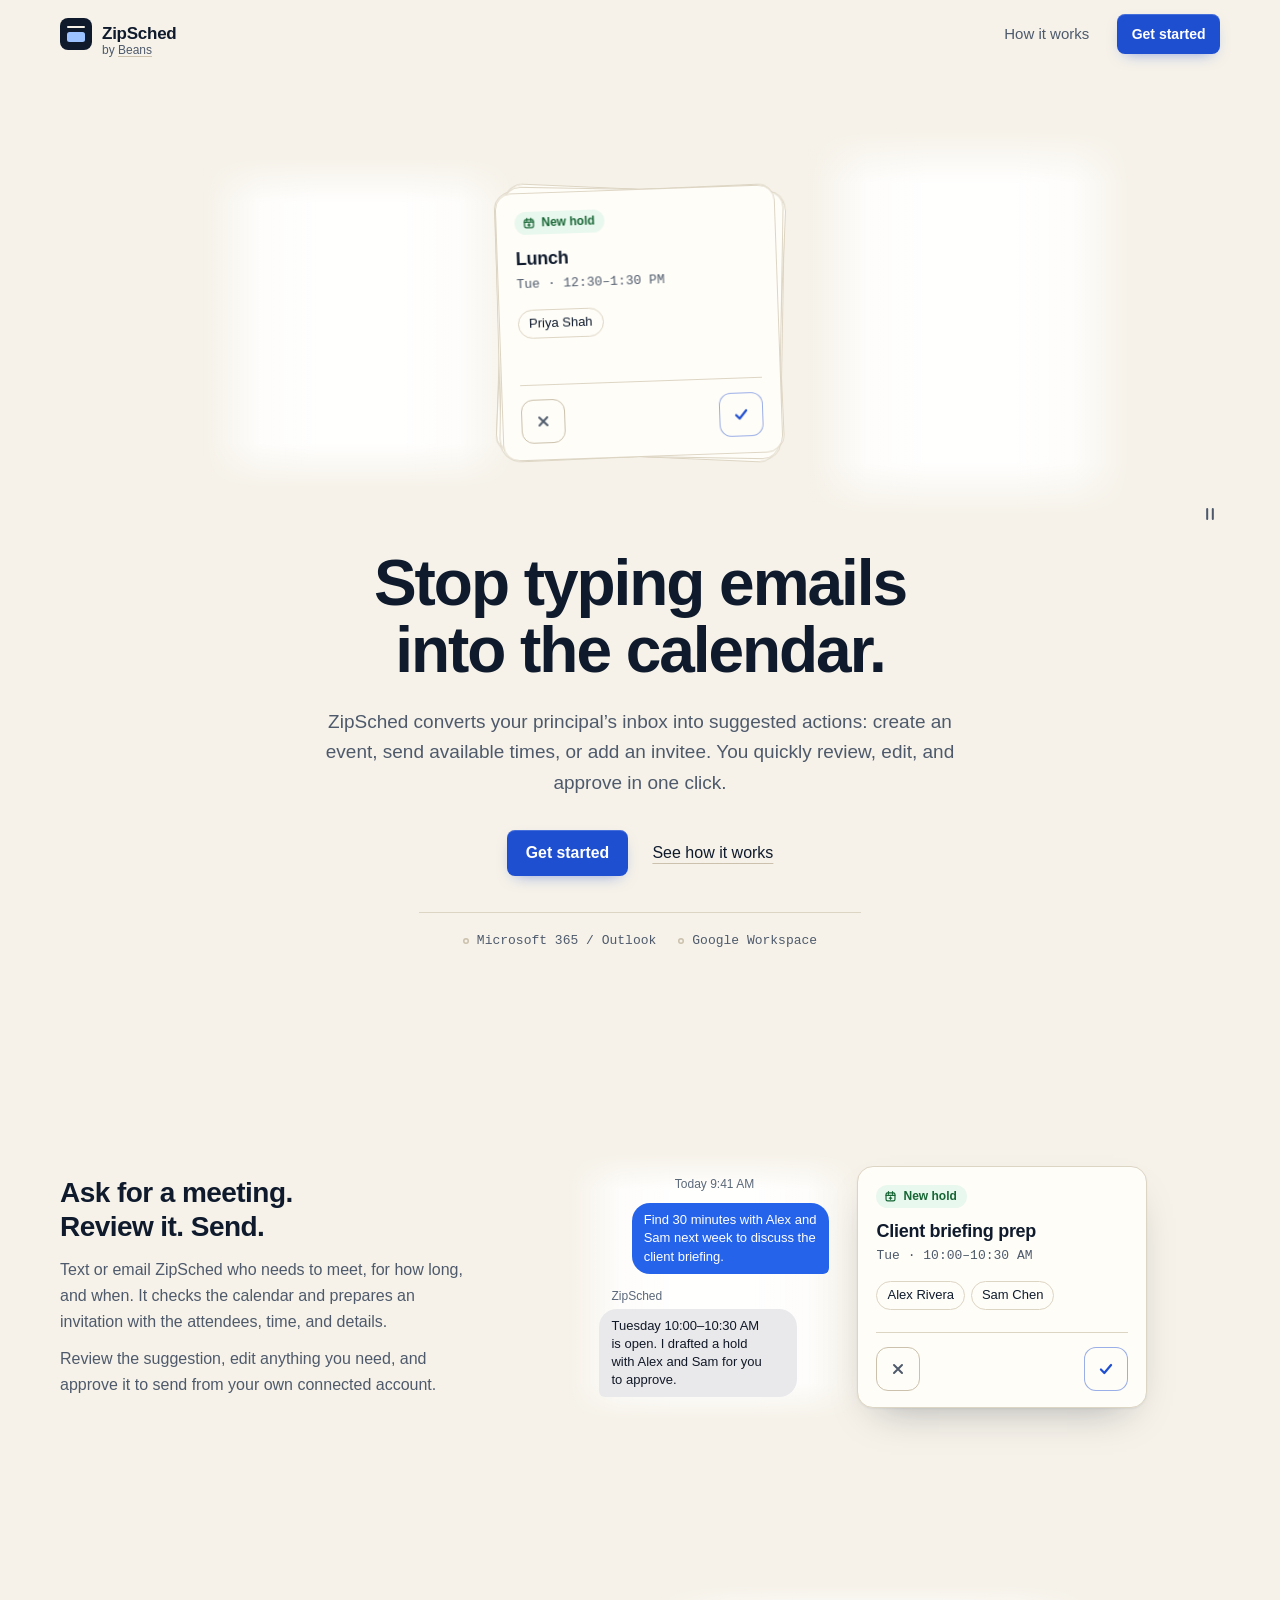
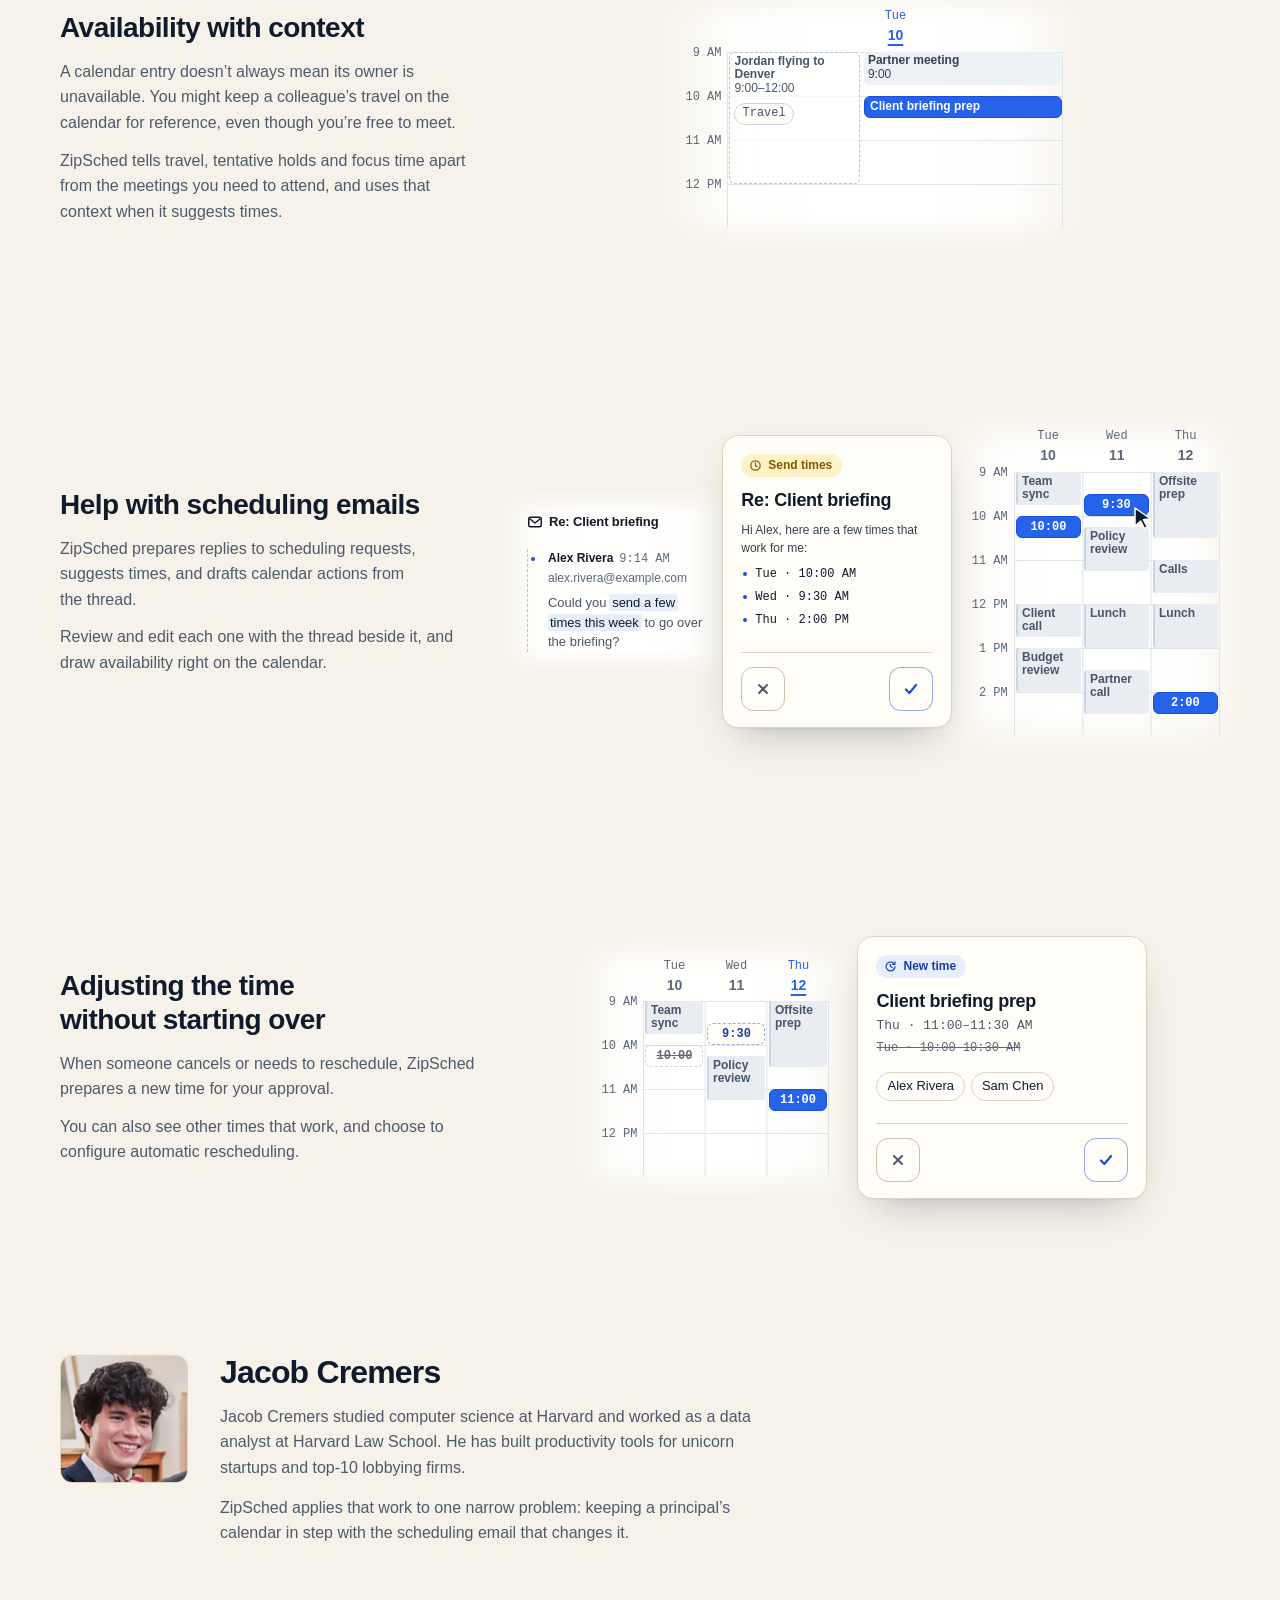
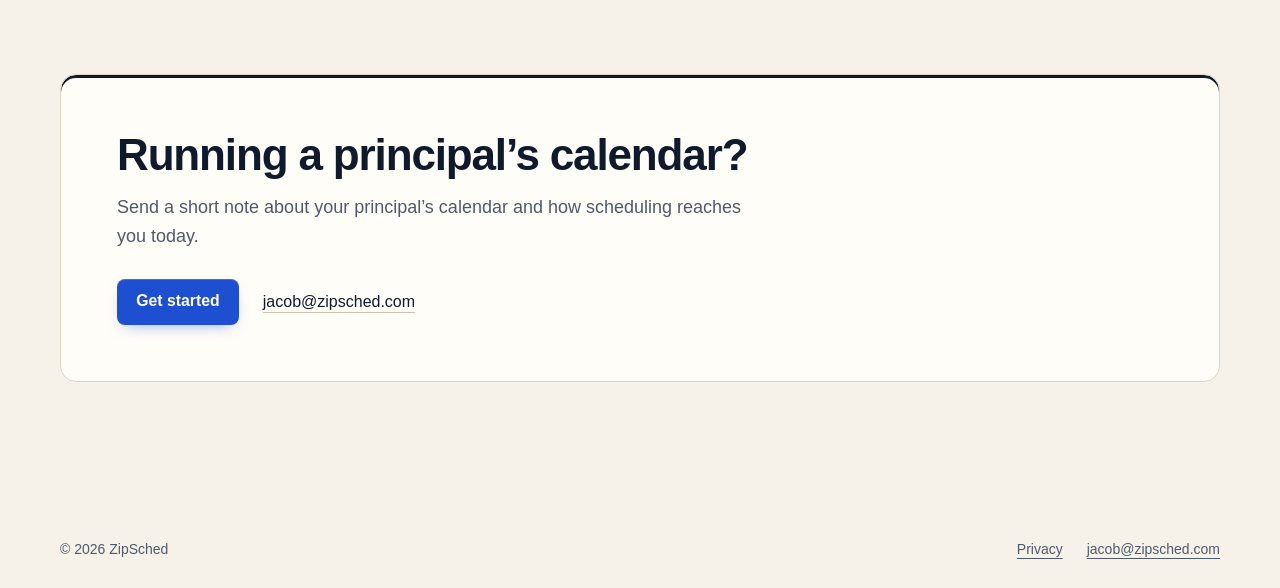
==== commit 05752baa: "chore(landing): refresh the stylesheet and script cache tokens Co-Authored-By: Claude Opus 5.5 <nore" ====
--- a/index.html
+++ b/index.html
@@ -18,7 +18,7 @@
   <meta property="og:image:alt" content="ZipSched: Stop typing emails into the calendar.">
   <meta name="twitter:card" content="summary_large_image">
   <script>document.documentElement.classList.add("js");</script>
-  <link rel="stylesheet" href="styles.css?v=narrow-fit-1">
+  <link rel="stylesheet" href="styles.css?v=inline-edit-1">
 </head>
 <body>
   <a class="skip-link" href="#main">Skip to content</a>
@@ -102,7 +102,7 @@
                 <p class="act-title">Client briefing prep</p>
                 <p class="act-when mono">Tue · 10:00–10:30 AM</p>
                 <p class="invitees"><span class="invitee">Alex Rivera</span><span class="invitee">Sam Chen</span></p>
-                <p class="act-btns"><span class="act-btn act-no"><svg viewBox="0 0 16 16" width="16" height="16"><path d="M4 4l8 8M12 4l-8 8" fill="none" stroke="currentColor" stroke-width="2" stroke-linecap="round"/></svg></span><span class="act-btn act-edit"><svg viewBox="0 0 24 24" width="17" height="17"><path d="M16.5 3.5a2.1 2.1 0 0 1 3 3L7 19l-4 1 1-4 12.5-12.5Z" fill="none" stroke="currentColor" stroke-width="1.8" stroke-linecap="round" stroke-linejoin="round"/></svg></span><span class="act-btn act-yes"><svg viewBox="0 0 16 16" width="18" height="18"><path d="M3.5 8.5l3 3 6-7" fill="none" stroke="currentColor" stroke-width="2" stroke-linecap="round" stroke-linejoin="round"/></svg></span></p>
+                <p class="act-btns"><span class="act-btn act-no"><svg viewBox="0 0 16 16" width="16" height="16"><path d="M4 4l8 8M12 4l-8 8" fill="none" stroke="currentColor" stroke-width="2" stroke-linecap="round"/></svg></span><span class="act-btn act-yes"><svg viewBox="0 0 16 16" width="18" height="18"><path d="M3.5 8.5l3 3 6-7" fill="none" stroke="currentColor" stroke-width="2" stroke-linecap="round" stroke-linejoin="round"/></svg></span></p>
               </div>
             </div>
           </figure>
@@ -154,7 +154,7 @@
                 <p class="act-title">Re: Client briefing</p>
                 <p class="act-email-copy">Hi Alex, here are a few times that work for me:</p>
                 <ul class="act-times mono"><li>Tue · 10:00 AM</li><li>Wed · 9:30 AM</li><li>Thu · 2:00 PM</li></ul>
-                <p class="act-btns"><span class="act-btn act-no"><svg viewBox="0 0 16 16" width="16" height="16"><path d="M4 4l8 8M12 4l-8 8" fill="none" stroke="currentColor" stroke-width="2" stroke-linecap="round"/></svg></span><span class="act-btn act-edit"><svg viewBox="0 0 24 24" width="17" height="17"><path d="M16.5 3.5a2.1 2.1 0 0 1 3 3L7 19l-4 1 1-4 12.5-12.5Z" fill="none" stroke="currentColor" stroke-width="1.8" stroke-linecap="round" stroke-linejoin="round"/></svg></span><span class="act-btn act-yes"><svg viewBox="0 0 16 16" width="18" height="18"><path d="M3.5 8.5l3 3 6-7" fill="none" stroke="currentColor" stroke-width="2" stroke-linecap="round" stroke-linejoin="round"/></svg></span></p>
+                <p class="act-btns"><span class="act-btn act-no"><svg viewBox="0 0 16 16" width="16" height="16"><path d="M4 4l8 8M12 4l-8 8" fill="none" stroke="currentColor" stroke-width="2" stroke-linecap="round"/></svg></span><span class="act-btn act-yes"><svg viewBox="0 0 16 16" width="18" height="18"><path d="M3.5 8.5l3 3 6-7" fill="none" stroke="currentColor" stroke-width="2" stroke-linecap="round" stroke-linejoin="round"/></svg></span></p>
               </div>
               <div class="vignette-pane calendar-panel is-three-day">
                 <div class="calendar-days"><span class="calendar-day">Tue<span>10</span></span><span class="calendar-day">Wed<span>11</span></span><span class="calendar-day">Thu<span>12</span></span></div>
@@ -206,7 +206,7 @@
                 <p class="act-when mono">Thu · 11:00–11:30 AM</p>
                 <p class="act-was mono">Tue · 10:00–10:30 AM</p>
                 <p class="invitees"><span class="invitee">Alex Rivera</span><span class="invitee">Sam Chen</span></p>
-                <p class="act-btns"><span class="act-btn act-no"><svg viewBox="0 0 16 16" width="16" height="16"><path d="M4 4l8 8M12 4l-8 8" fill="none" stroke="currentColor" stroke-width="2" stroke-linecap="round"/></svg></span><span class="act-btn act-edit"><svg viewBox="0 0 24 24" width="17" height="17"><path d="M16.5 3.5a2.1 2.1 0 0 1 3 3L7 19l-4 1 1-4 12.5-12.5Z" fill="none" stroke="currentColor" stroke-width="1.8" stroke-linecap="round" stroke-linejoin="round"/></svg></span><span class="act-btn act-yes"><svg viewBox="0 0 16 16" width="18" height="18"><path d="M3.5 8.5l3 3 6-7" fill="none" stroke="currentColor" stroke-width="2" stroke-linecap="round" stroke-linejoin="round"/></svg></span></p>
+                <p class="act-btns"><span class="act-btn act-no"><svg viewBox="0 0 16 16" width="16" height="16"><path d="M4 4l8 8M12 4l-8 8" fill="none" stroke="currentColor" stroke-width="2" stroke-linecap="round"/></svg></span><span class="act-btn act-yes"><svg viewBox="0 0 16 16" width="18" height="18"><path d="M3.5 8.5l3 3 6-7" fill="none" stroke="currentColor" stroke-width="2" stroke-linecap="round" stroke-linejoin="round"/></svg></span></p>
               </div>
             </div>
           </figure>
@@ -251,6 +251,6 @@
       </ul>
     </div>
   </footer>
-  <script src="script.js?v=narrow-fit-1"></script>
+  <script src="script.js?v=inline-edit-1"></script>
 </body>
 </html>
--- a/styles.css
+++ b/styles.css
@@ -426,7 +426,6 @@
 }
 .act.is-dragging { cursor: grabbing; }
 .act.is-interactive .act-btn { cursor: pointer; }
-.act.is-interactive.is-editing { cursor: default; }
 .act .action-tag { align-self: flex-start; }
 .act-title { margin-top: 12px; font-size: 1.125rem; font-weight: 600; line-height: 1.3; letter-spacing: -0.015em; }
 .act-title-input {
@@ -515,20 +514,8 @@
 .act-no { border-color: var(--rule-strong); color: var(--muted); }
 .act-yes { border-color: rgb(31 79 209 / 0.45); color: var(--cobalt); }
 .act-btn:disabled { opacity: 0.3; cursor: not-allowed; }
-.act-edit-menu { display: grid; place-items: center; min-width: 94px; }
-.act-edit-confirm button {
-  border: 0;
-  background: transparent;
-  color: var(--muted);
-  font: 600 0.75rem/1 var(--sans);
-  cursor: pointer;
-}
 .act-edit { border-color: var(--rule-strong); color: var(--muted); }
 .act-edit:hover { background: #f3f4f6; color: var(--ink); }
-.act-edit-confirm { display: none; align-items: center; gap: 8px; }
-.act-edit-save { color: var(--cobalt-deep) !important; }
-.act.is-editing .act-edit { display: none; }
-.act.is-editing .act-edit-confirm { display: flex; }
 
 .action-tag {
   display: inline-flex;
@@ -578,6 +565,10 @@
 .invitee:hover .invitee-remove:not(:disabled),
 .invitee:focus-within .invitee-remove:not(:disabled) { opacity: 0.75; }
 .invitee-remove:not(:disabled):hover { background: rgb(255 255 255 / 0.8); opacity: 1; }
+/* A touch screen has no hover to reveal it, so a live ✕ stays in view */
+@media (hover: none) {
+  .invitee-remove:not(:disabled) { opacity: 0.75; }
+}
 .invitee-remove:disabled { pointer-events: none; }
 .invitee-new {
   border-color: rgb(31 79 209 / 0.35);
